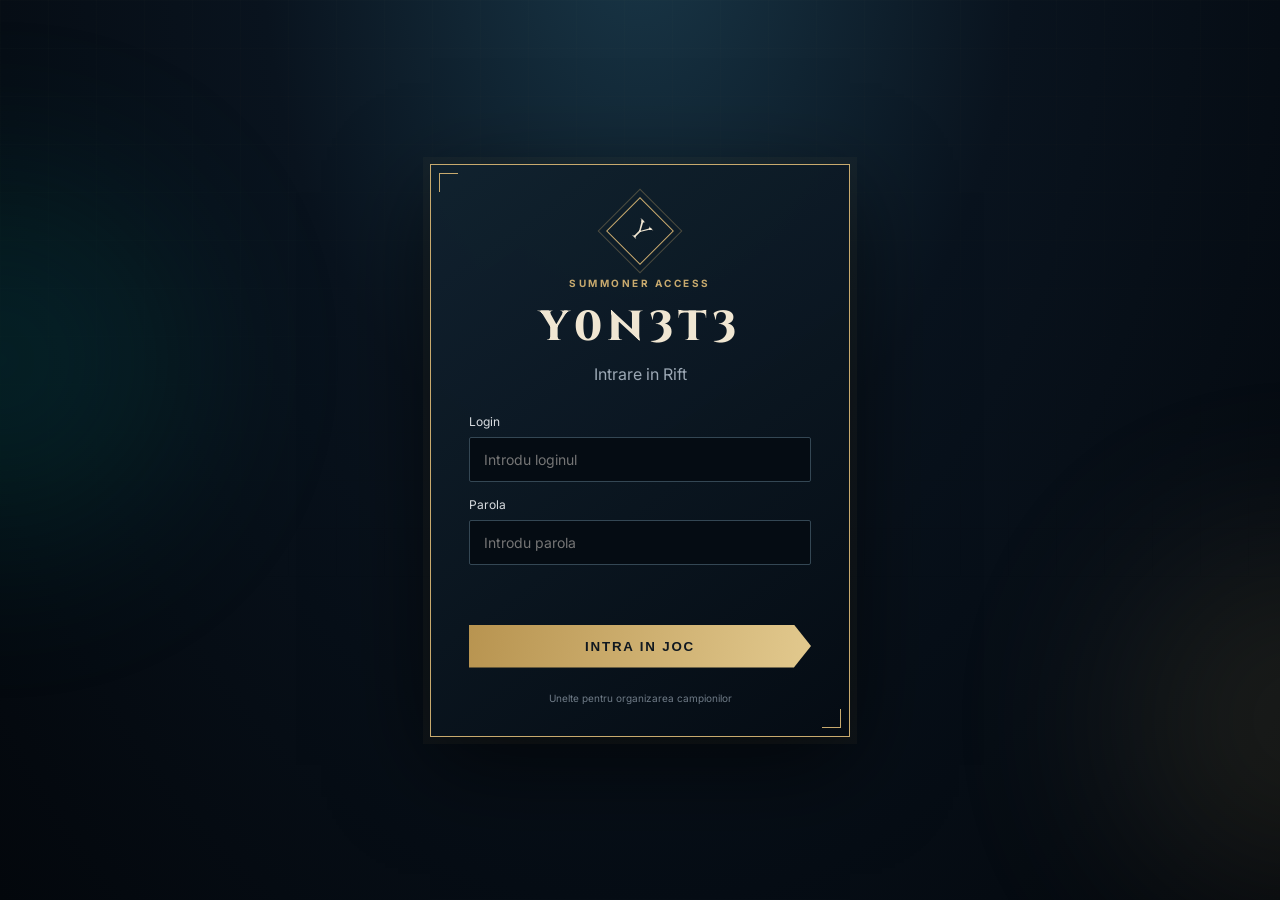
==== index.html @ b5a769a9 "Update index.html" ====
<!DOCTYPE html>
<html lang="ro">
<head>
  <meta charset="UTF-8">
  <meta name="viewport" content="width=device-width, initial-scale=1.0">
  <title>Y0N3T3 | League of Legends</title>
  <link rel="stylesheet" href="style.css">
</head>
<body>
  <div class="ambient ambient-one"></div>
  <div class="ambient ambient-two"></div>

  <main id="login-screen" class="login-screen">
    <section class="login-card">
      <div class="crest">Y</div>
      <p class="eyebrow">SUMMONER ACCESS</p>
      <h1>Y0N3T3</h1>
      <p class="subtitle">Intrare in Rift</p>

      <form id="login-form">
        <label for="username">Login</label>
        <input
          id="username"
          name="username"
          type="text"
          autocomplete="username"
          placeholder="Introdu loginul"
          required
        >

        <label for="password">Parola</label>
        <input
          id="password"
          name="password"
          type="password"
          autocomplete="current-password"
          placeholder="Introdu parola"
          required
        >

        <p id="login-error" class="error" aria-live="polite"></p>

        <button class="primary-button" type="submit">
          INTRA IN JOC
        </button>
      </form>

      <p class="fine-print">Unelte pentru organizarea campionilor</p>
    </section>
  </main>

  <main id="app-screen" class="app-screen hidden">
    <header class="topbar">
      <div class="brand">
        <span class="brand-mark">Y</span>
        <div>
          <strong>Y0N3T3</strong>
          <small>CHAMPION BOARD</small>
        </div>
      </div>

      <div class="header-right">
        <span class="online-dot"></span>
        <span>Summoner online</span>
        <button id="logout-button" class="ghost-button">
          Deconectare
        </button>
      </div>
    </header>

    <section class="hero">
      <p class="eyebrow">LEAGUE OF LEGENDS • PERSONAL BOARD</p>
      <h1>Alege-ti urmatoarea <em>provocare.</em></h1>
    </section>

    <section class="category-grid">

      <!-- CAMPIONI TROLL -->
      <article class="category-panel" data-category="troll">
        <div class="category-heading">
          <div>
            <span class="tier">01 / CHAOS</span>
            <h2>Campioni Troll</h2>
          </div>
          <span class="price">50 <small>lei</small></span>
        </div>

        <p class="category-description">
          Pentru alegeri imprevizibile si momente memorabile.
        </p>

        <form class="champion-form">
          <label>Numele campionului sau optiunea</label>

          <div class="champion-autocomplete">
            <input
              class="champion-name"
              placeholder="Campion"
              autocomplete="off"
              required
            >
            <div class="suggestions" role="listbox"></div>
          </div>

          <div class="form-row">
            <div>
              <label>Rol</label>
              <select class="damage">
                <option value="Mid">Mid</option>
                <option value="Top">Top</option>
                <option value="Jungle">Jungle</option>
                <option value="ADC">ADC</option>
                <option value="Support">Support</option>
              </select>
            </div>

            <div>
              <label>Numar de jocuri</label>
              <div class="quantity">
                <button type="button" class="qty-minus" aria-label="Scade">−</button>
                <output class="qty-value">1</output>
                <button type="button" class="qty-plus" aria-label="Creste">+</button>
              </div>
            </div>
          </div>

          <button type="submit" class="add-button">
            + ADAUGA CAMPION
          </button>
        </form>

        <div class="champion-list"></div>
      </article>

      <!-- CAMPIONI PRIORITATI -->
      <article class="category-panel" data-category="priority">
        <div class="category-heading">
          <div>
            <span class="tier">02 / PRIORITY</span>
            <h2>Campioni Prioritati</h2>
          </div>
          <span class="price">25 <small>lei</small></span>
        </div>

        <p class="category-description">
          Campioni pe care vrei sa-i prioritizezi in urmatoarele jocuri.
        </p>

        <form class="champion-form">
          <label>Numele campionului sau optiunea</label>

          <div class="champion-autocomplete">
            <input
              class="champion-name"
              placeholder="Campion"
              autocomplete="off"
              required
            >
            <div class="suggestions" role="listbox"></div>
          </div>

          <div class="form-row">
            <div>
              <label>Rol</label>
              <select class="damage">
                <option value="Mid">Mid</option>
                <option value="Top">Top</option>
                <option value="Jungle">Jungle</option>
                <option value="ADC">ADC</option>
                <option value="Support">Support</option>
              </select>
            </div>

            <div>
              <label>Numar de jocuri</label>
              <div class="quantity">
                <button type="button" class="qty-minus" aria-label="Scade">−</button>
                <output class="qty-value">1</output>
                <button type="button" class="qty-plus" aria-label="Creste">+</button>
              </div>
            </div>
          </div>

          <button type="submit" class="add-button">
            + ADAUGA CAMPION
          </button>
        </form>

        <div class="champion-list"></div>
      </article>

      <!-- CAMPION SIMPLU -->
      <article class="category-panel" data-category="simple">
        <div class="category-heading">
          <div>
            <span class="tier">03 / STANDARD</span>
            <h2>Campion Simplu</h2>
          </div>
          <span class="price">10 <small>lei</small></span>
        </div>

        <p class="category-description">
          O alegere simpla, fara reguli suplimentare.
        </p>

        <form class="champion-form">
          <label>Numele campionului sau optiunea</label>

          <div class="champion-autocomplete">
            <input
              class="champion-name"
              placeholder="Campion"
              autocomplete="off"
              required
            >
            <div class="suggestions" role="listbox"></div>
          </div>

          <div class="form-row">
            <div>
              <label>Rol</label>
              <select class="damage">
                <option value="Mid">Mid</option>
                <option value="Top">Top</option>
                <option value="Jungle">Jungle</option>
                <option value="ADC">ADC</option>
                <option value="Support">Support</option>
              </select>
            </div>

            <div>
              <label>Numar de jocuri</label>
              <div class="quantity">
                <button type="button" class="qty-minus" aria-label="Scade">−</button>
                <output class="qty-value">1</output>
                <button type="button" class="qty-plus" aria-label="Creste">+</button>
              </div>
            </div>
          </div>

          <button type="submit" class="add-button">
            + ADAUGA CAMPION
          </button>
        </form>

        <div class="champion-list"></div>
      </article>

    </section>

    <footer>
      Y0N3T3 • Fan-made personal tool • Nu este afiliat cu Riot Games.
    </footer>
  </main>

  <script src="script.js"></script>
</body>
</html>
---- style.css ----
@import url('https://fonts.googleapis.com/css2?family=Cinzel:wght@500;600;700;800&family=Inter:wght@400;500;600;700&display=swap');
:root{--gold:#c8aa6e;--gold-light:#f0e6d2;--blue:#0ac8b9;--ink:#050b12;--panel:#0b1722;--line:rgba(200,170,110,.3);--muted:#9ba7b4}
*{box-sizing:border-box}body{margin:0;min-height:100vh;background:radial-gradient(ellipse at 50% -10%,#193748 0,#09131e 42%,#03070c 100%);color:#f2f3f4;font-family:Inter,Arial,sans-serif}body:before{content:"";position:fixed;inset:0;pointer-events:none;opacity:.12;background-image:linear-gradient(rgba(200,170,110,.15) 1px,transparent 1px),linear-gradient(90deg,rgba(200,170,110,.15) 1px,transparent 1px);background-size:48px 48px;mask-image:linear-gradient(to bottom,black,transparent 80%)}.ambient{position:fixed;width:360px;height:360px;border-radius:50%;filter:blur(100px);opacity:.12;pointer-events:none}.ambient-one{background:#00c9b7;top:20%;left:-180px}.ambient-two{background:#c8aa6e;right:-200px;bottom:0}.hidden{display:none!important}
.login-screen{min-height:100vh;display:grid;place-items:center;padding:24px;position:relative}.login-card{width:min(100%,420px);padding:42px 38px 32px;text-align:center;background:linear-gradient(145deg,rgba(17,34,47,.97),rgba(5,12,20,.98));border:1px solid var(--gold);box-shadow:0 0 0 7px rgba(200,170,110,.04),0 28px 90px #0009;position:relative}.login-card:before,.login-card:after{content:"";position:absolute;width:18px;height:18px;border-color:var(--gold);border-style:solid}.login-card:before{top:8px;left:8px;border-width:1px 0 0 1px}.login-card:after{bottom:8px;right:8px;border-width:0 1px 1px 0}.crest,.brand-mark{display:grid;place-items:center;font-family:Cinzel,serif;color:var(--gold-light);border:1px solid var(--gold);transform:rotate(45deg);margin:0 auto 22px;width:48px;height:48px;font-size:26px}.crest{outline:1px solid #c8aa6e55;outline-offset:5px}.eyebrow,.tier{font-size:10px;letter-spacing:2.5px;color:var(--gold);font-weight:700}.login-card h1,.hero h1{font:800 42px Cinzel,serif;letter-spacing:5px;margin:8px 0;color:var(--gold-light)}.subtitle{color:var(--muted);margin:0 0 30px}.login-card form{text-align:left}.login-card label,.champion-form label{display:block;color:#d8dce0;font-size:12px;margin:15px 0 8px}.login-card input,.champion-name,select{width:100%;background:#050c13;border:1px solid #344754;color:#f5f2e9;padding:13px 14px;outline:none;border-radius:2px;font:14px Inter,sans-serif}.login-card input:focus,.champion-name:focus,select:focus{border-color:var(--gold);box-shadow:0 0 0 2px #c8aa6e20}.primary-button{width:100%;margin-top:20px;padding:14px;background:linear-gradient(100deg,#b89450,#e2c98e);color:#101820;font-weight:800;letter-spacing:1.8px;border:0;cursor:pointer;clip-path:polygon(0 0,95% 0,100% 50%,95% 100%,0 100%)}.primary-button:hover,.add-button:hover{filter:brightness(1.12)}.error{color:#ff7777;font-size:12px;min-height:16px}.fine-print{font-size:10px;color:#6f7b87;margin:24px 0 0}
.app-screen{position:relative;max-width:1440px;margin:auto;padding:0 5% 30px}.topbar{height:86px;display:flex;align-items:center;justify-content:space-between;border-bottom:1px solid var(--line)}.brand,.header-right{display:flex;align-items:center;gap:13px}.brand-mark{width:34px;height:34px;font-size:18px;margin:0 7px 0 0;transform:rotate(45deg)}.brand strong{font:700 19px Cinzel,serif;letter-spacing:3px;display:block}.brand small{font-size:8px;letter-spacing:2px;color:var(--gold)}.header-right{font-size:12px;color:#b5c0c9}.online-dot{width:7px;height:7px;border-radius:50%;background:#42e5b4;box-shadow:0 0 10px #42e5b4}.ghost-button{border:1px solid #4a5a66;color:#d3d9df;background:#0a141e;padding:9px 13px;cursor:pointer;font-size:11px}.ghost-button:hover{border-color:var(--gold);color:var(--gold-light)}.hero{padding:42px 0 28px}.hero h1{font-size:clamp(28px,4vw,44px);letter-spacing:0;margin:12px 0}.hero h1 em{font-style:normal;color:var(--gold)}.hero>p:last-child{color:var(--muted);font-size:14px;max-width:650px;line-height:1.7}.category-grid{display:grid;grid-template-columns:repeat(3,minmax(0,1fr));gap:18px}.category-panel{background:linear-gradient(160deg,rgba(16,32,44,.96),rgba(5,12,19,.97));border:1px solid #293d4b;padding:23px 21px;position:relative;min-width:0}.category-panel:before{content:"";position:absolute;top:-1px;left:20px;right:20px;height:2px;background:linear-gradient(90deg,transparent,var(--gold),transparent)}.category-heading{display:flex;justify-content:space-between;gap:10px;align-items:flex-start}.category-heading h2,.summary-panel h2{font:600 20px Cinzel,serif;margin:8px 0 0;color:#f0e6d2}.price{font:800 34px Cinzel,serif;color:var(--gold);white-space:nowrap;text-shadow:0 0 14px #c8aa6e33}.price small{font:600 14px Inter,sans-serif}.category-description{font-size:12px;line-height:1.6;color:var(--muted);min-height:38px;margin:13px 0 22px}.champion-autocomplete{position:relative}.champion-autocomplete .champion-name{width:100%}.suggestions{display:none;position:absolute;z-index:50;left:0;right:0;top:calc(100% + 4px);background:#07111a;border:1px solid #3a4e5c;box-shadow:0 18px 35px #000b;max-height:260px;overflow:auto}.suggestions.open{display:block}.suggestion-option{display:block;width:100%;padding:10px 12px;text-align:left;border:0;border-bottom:1px solid #1d2d38;background:#07111a;color:#e8edf0;font:600 13px Inter,Arial,sans-serif;cursor:pointer}.suggestion-option:hover,.suggestion-option:focus{background:#12313b;color:#f0e6d2;outline:0}.champion-form>label:first-child{display:block}.form-row{display:grid;grid-template-columns:1fr 1.15fr;gap:12px}.form-row label{font-size:11px!important}.quantity{display:flex;height:42px;align-items:center;justify-content:space-between;border:1px solid #344754;background:#050c13}.quantity button{height:100%;width:34px;border:0;color:var(--gold);background:transparent;font-size:22px;cursor:pointer}.quantity button:hover{background:#c8aa6e20}.qty-value{font-size:14px;font-weight:700;min-width:22px;text-align:center}.add-button{margin-top:18px;width:100%;padding:12px 8px;background:#102b35;color:#d8f7f2;border:1px solid #24675f;font-size:10px;letter-spacing:1.4px;font-weight:800;cursor:pointer}.champion-list{margin-top:18px;display:grid;gap:9px}.champion-entry{display:grid;grid-template-columns:108px minmax(0,1fr) auto;gap:16px;align-items:center;padding:14px;background:#050c13;border:1px solid #263744;min-height:110px}.champion-entry img{width:108px;height:108px;object-fit:cover;background:#12212b;border:1px solid #52606a;display:block}.champion-entry .champ-name{font-weight:800;font-size:17px;overflow-wrap:anywhere;color:#f0e6d2}.champion-entry .pill{font-size:10px;padding:5px 8px}.champion-entry .entry-controls{margin-top:10px}.champion-entry .entry-controls button{width:29px;height:29px}.champion-entry .entry-controls span{font-size:12px}.champion-entry .remove-entry{width:27px;height:27px}.champ-meta{display:flex;gap:6px;flex-wrap:wrap;margin-top:6px}.pill{font-size:9px;padding:4px 6px;border:1px solid #455664;color:#aebbc4}.pill.ap{color:#d8a8ff;border-color:#79529a}.pill.ad{color:#f2bb78;border-color:#8d6637}.entry-controls{display:flex;align-items:center;gap:5px;margin-top:7px}.entry-controls button,.remove-entry{background:#13232e;border:1px solid #334a58;color:#e6d3a8;cursor:pointer;width:24px;height:24px}.entry-controls span{font-size:11px;min-width:24px;text-align:center}.remove-entry{align-self:start;width:23px;height:23px;color:#ff8a8a}.empty-list{font-size:11px;color:#60717d;text-align:center;padding:18px 4px;border:1px dashed #263744}.summary-panel{display:flex;align-items:center;gap:25px;margin-top:24px;padding:22px 24px;border:1px solid var(--line);background:linear-gradient(90deg,#10232d,#09121b);flex-wrap:wrap}.summary-panel h2{font-size:18px}.summary-panel p{font-size:11px;color:var(--muted);margin-bottom:0}.summary-total{margin-left:auto;display:flex;flex-direction:column;gap:5px}.summary-total span{font-size:11px;color:var(--muted)}.summary-total strong{font:700 28px Cinzel,serif;color:var(--gold)}footer{text-align:center;font-size:10px;color:#596a76;padding:28px 0 0}
@media(max-width:1000px){.category-grid{grid-template-columns:1fr 1fr}.category-panel:last-child{grid-column:1/-1}.category-panel:last-child .champion-list{grid-template-columns:repeat(2,minmax(0,1fr))}}@media(max-width:650px){.app-screen{padding:0 16px 24px}.topbar{height:auto;padding:18px 0;align-items:flex-start}.header-right{gap:8px;flex-wrap:wrap;justify-content:flex-end}.header-right>span:nth-child(2){display:none}.category-grid{grid-template-columns:1fr}.category-panel:last-child{grid-column:auto}.category-panel:last-child .champion-list{grid-template-columns:1fr}.hero{padding-top:32px}.hero h1{font-size:29px}.summary-total{margin-left:0}.summary-panel{gap:16px}.login-card{padding:36px 25px}}
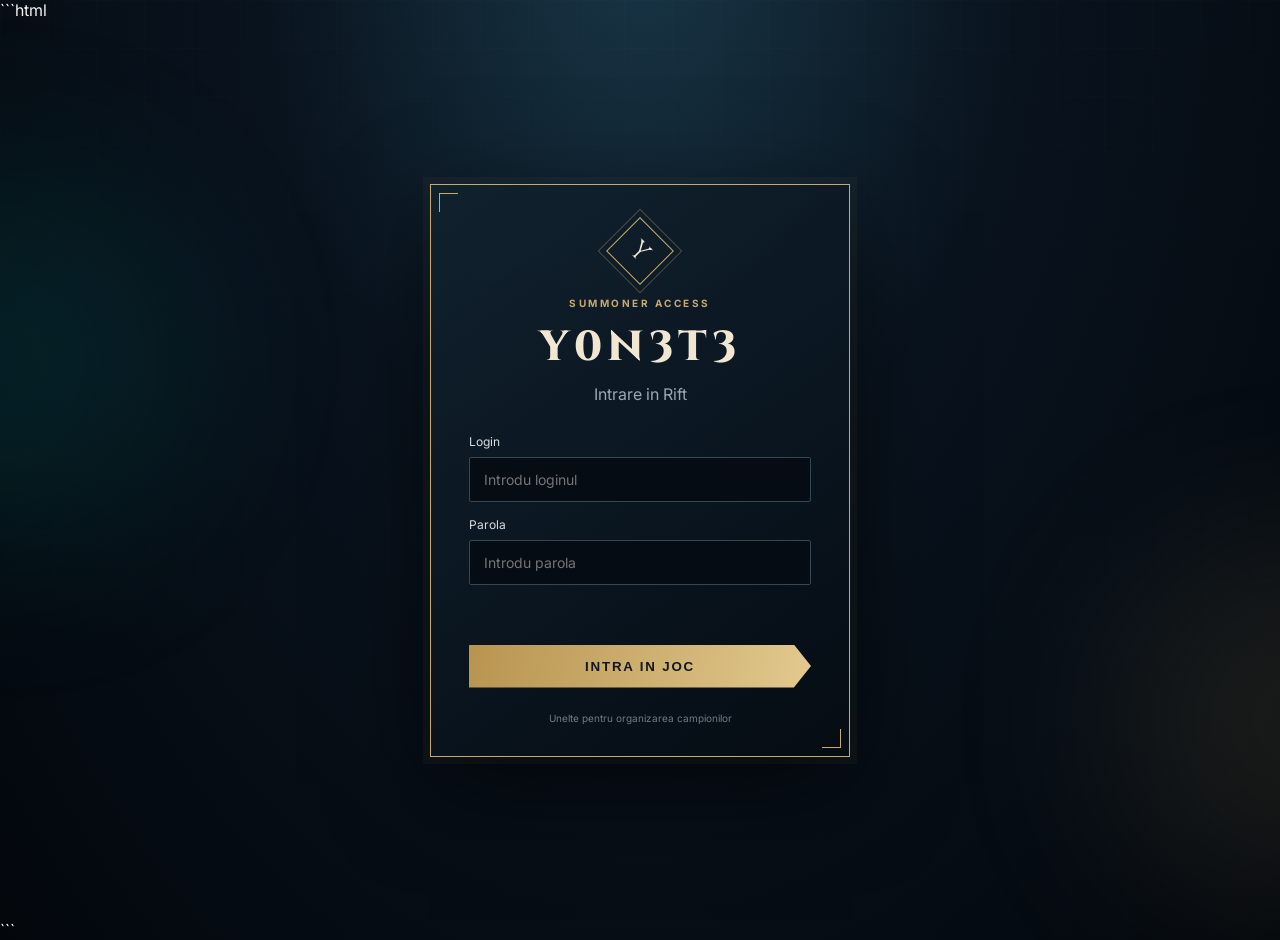
==== commit 7cad1e01: "Update index.html" ====
--- a/index.html
+++ b/index.html
@@ -1,4 +1,4 @@
-
+```html
 <!DOCTYPE html>
 <html lang="ro">
 <head>
@@ -71,7 +71,7 @@
 
     <section class="hero">
       <p class="eyebrow">LEAGUE OF LEGENDS • PERSONAL BOARD</p>
-      <h1>Alege-ti urmatoarea <em>provocare.</em></h1>
+      <h1>Alege-mi urmatoarea <em>provocare.</em></h1>
     </section>
 
     <section class="category-grid">
@@ -107,6 +107,7 @@
             <div>
               <label>Rol</label>
               <select class="damage">
+                <option value="Orice Rol">Orice Rol</option>
                 <option value="Mid">Mid</option>
                 <option value="Top">Top</option>
                 <option value="Jungle">Jungle</option>
@@ -164,6 +165,7 @@
             <div>
               <label>Rol</label>
               <select class="damage">
+                <option value="Orice Rol">Orice Rol</option>
                 <option value="Mid">Mid</option>
                 <option value="Top">Top</option>
                 <option value="Jungle">Jungle</option>
@@ -221,6 +223,7 @@
             <div>
               <label>Rol</label>
               <select class="damage">
+                <option value="Orice Rol">Orice Rol</option>
                 <option value="Mid">Mid</option>
                 <option value="Top">Top</option>
                 <option value="Jungle">Jungle</option>
@@ -257,4 +260,4 @@
   <script src="script.js"></script>
 </body>
 </html>
-
+```
--- a/style.css
+++ b/style.css
@@ -2,5 +2,5 @@
 :root{--gold:#c8aa6e;--gold-light:#f0e6d2;--blue:#0ac8b9;--ink:#050b12;--panel:#0b1722;--line:rgba(200,170,110,.3);--muted:#9ba7b4}
 *{box-sizing:border-box}body{margin:0;min-height:100vh;background:radial-gradient(ellipse at 50% -10%,#193748 0,#09131e 42%,#03070c 100%);color:#f2f3f4;font-family:Inter,Arial,sans-serif}body:before{content:"";position:fixed;inset:0;pointer-events:none;opacity:.12;background-image:linear-gradient(rgba(200,170,110,.15) 1px,transparent 1px),linear-gradient(90deg,rgba(200,170,110,.15) 1px,transparent 1px);background-size:48px 48px;mask-image:linear-gradient(to bottom,black,transparent 80%)}.ambient{position:fixed;width:360px;height:360px;border-radius:50%;filter:blur(100px);opacity:.12;pointer-events:none}.ambient-one{background:#00c9b7;top:20%;left:-180px}.ambient-two{background:#c8aa6e;right:-200px;bottom:0}.hidden{display:none!important}
 .login-screen{min-height:100vh;display:grid;place-items:center;padding:24px;position:relative}.login-card{width:min(100%,420px);padding:42px 38px 32px;text-align:center;background:linear-gradient(145deg,rgba(17,34,47,.97),rgba(5,12,20,.98));border:1px solid var(--gold);box-shadow:0 0 0 7px rgba(200,170,110,.04),0 28px 90px #0009;position:relative}.login-card:before,.login-card:after{content:"";position:absolute;width:18px;height:18px;border-color:var(--gold);border-style:solid}.login-card:before{top:8px;left:8px;border-width:1px 0 0 1px}.login-card:after{bottom:8px;right:8px;border-width:0 1px 1px 0}.crest,.brand-mark{display:grid;place-items:center;font-family:Cinzel,serif;color:var(--gold-light);border:1px solid var(--gold);transform:rotate(45deg);margin:0 auto 22px;width:48px;height:48px;font-size:26px}.crest{outline:1px solid #c8aa6e55;outline-offset:5px}.eyebrow,.tier{font-size:10px;letter-spacing:2.5px;color:var(--gold);font-weight:700}.login-card h1,.hero h1{font:800 42px Cinzel,serif;letter-spacing:5px;margin:8px 0;color:var(--gold-light)}.subtitle{color:var(--muted);margin:0 0 30px}.login-card form{text-align:left}.login-card label,.champion-form label{display:block;color:#d8dce0;font-size:12px;margin:15px 0 8px}.login-card input,.champion-name,select{width:100%;background:#050c13;border:1px solid #344754;color:#f5f2e9;padding:13px 14px;outline:none;border-radius:2px;font:14px Inter,sans-serif}.login-card input:focus,.champion-name:focus,select:focus{border-color:var(--gold);box-shadow:0 0 0 2px #c8aa6e20}.primary-button{width:100%;margin-top:20px;padding:14px;background:linear-gradient(100deg,#b89450,#e2c98e);color:#101820;font-weight:800;letter-spacing:1.8px;border:0;cursor:pointer;clip-path:polygon(0 0,95% 0,100% 50%,95% 100%,0 100%)}.primary-button:hover,.add-button:hover{filter:brightness(1.12)}.error{color:#ff7777;font-size:12px;min-height:16px}.fine-print{font-size:10px;color:#6f7b87;margin:24px 0 0}
-.app-screen{position:relative;max-width:1440px;margin:auto;padding:0 5% 30px}.topbar{height:86px;display:flex;align-items:center;justify-content:space-between;border-bottom:1px solid var(--line)}.brand,.header-right{display:flex;align-items:center;gap:13px}.brand-mark{width:34px;height:34px;font-size:18px;margin:0 7px 0 0;transform:rotate(45deg)}.brand strong{font:700 19px Cinzel,serif;letter-spacing:3px;display:block}.brand small{font-size:8px;letter-spacing:2px;color:var(--gold)}.header-right{font-size:12px;color:#b5c0c9}.online-dot{width:7px;height:7px;border-radius:50%;background:#42e5b4;box-shadow:0 0 10px #42e5b4}.ghost-button{border:1px solid #4a5a66;color:#d3d9df;background:#0a141e;padding:9px 13px;cursor:pointer;font-size:11px}.ghost-button:hover{border-color:var(--gold);color:var(--gold-light)}.hero{padding:42px 0 28px}.hero h1{font-size:clamp(28px,4vw,44px);letter-spacing:0;margin:12px 0}.hero h1 em{font-style:normal;color:var(--gold)}.hero>p:last-child{color:var(--muted);font-size:14px;max-width:650px;line-height:1.7}.category-grid{display:grid;grid-template-columns:repeat(3,minmax(0,1fr));gap:18px}.category-panel{background:linear-gradient(160deg,rgba(16,32,44,.96),rgba(5,12,19,.97));border:1px solid #293d4b;padding:23px 21px;position:relative;min-width:0}.category-panel:before{content:"";position:absolute;top:-1px;left:20px;right:20px;height:2px;background:linear-gradient(90deg,transparent,var(--gold),transparent)}.category-heading{display:flex;justify-content:space-between;gap:10px;align-items:flex-start}.category-heading h2,.summary-panel h2{font:600 20px Cinzel,serif;margin:8px 0 0;color:#f0e6d2}.price{font:800 34px Cinzel,serif;color:var(--gold);white-space:nowrap;text-shadow:0 0 14px #c8aa6e33}.price small{font:600 14px Inter,sans-serif}.category-description{font-size:12px;line-height:1.6;color:var(--muted);min-height:38px;margin:13px 0 22px}.champion-autocomplete{position:relative}.champion-autocomplete .champion-name{width:100%}.suggestions{display:none;position:absolute;z-index:50;left:0;right:0;top:calc(100% + 4px);background:#07111a;border:1px solid #3a4e5c;box-shadow:0 18px 35px #000b;max-height:260px;overflow:auto}.suggestions.open{display:block}.suggestion-option{display:block;width:100%;padding:10px 12px;text-align:left;border:0;border-bottom:1px solid #1d2d38;background:#07111a;color:#e8edf0;font:600 13px Inter,Arial,sans-serif;cursor:pointer}.suggestion-option:hover,.suggestion-option:focus{background:#12313b;color:#f0e6d2;outline:0}.champion-form>label:first-child{display:block}.form-row{display:grid;grid-template-columns:1fr 1.15fr;gap:12px}.form-row label{font-size:11px!important}.quantity{display:flex;height:42px;align-items:center;justify-content:space-between;border:1px solid #344754;background:#050c13}.quantity button{height:100%;width:34px;border:0;color:var(--gold);background:transparent;font-size:22px;cursor:pointer}.quantity button:hover{background:#c8aa6e20}.qty-value{font-size:14px;font-weight:700;min-width:22px;text-align:center}.add-button{margin-top:18px;width:100%;padding:12px 8px;background:#102b35;color:#d8f7f2;border:1px solid #24675f;font-size:10px;letter-spacing:1.4px;font-weight:800;cursor:pointer}.champion-list{margin-top:18px;display:grid;gap:9px}.champion-entry{display:grid;grid-template-columns:108px minmax(0,1fr) auto;gap:16px;align-items:center;padding:14px;background:#050c13;border:1px solid #263744;min-height:110px}.champion-entry img{width:108px;height:108px;object-fit:cover;background:#12212b;border:1px solid #52606a;display:block}.champion-entry .champ-name{font-weight:800;font-size:17px;overflow-wrap:anywhere;color:#f0e6d2}.champion-entry .pill{font-size:10px;padding:5px 8px}.champion-entry .entry-controls{margin-top:10px}.champion-entry .entry-controls button{width:29px;height:29px}.champion-entry .entry-controls span{font-size:12px}.champion-entry .remove-entry{width:27px;height:27px}.champ-meta{display:flex;gap:6px;flex-wrap:wrap;margin-top:6px}.pill{font-size:9px;padding:4px 6px;border:1px solid #455664;color:#aebbc4}.pill.ap{color:#d8a8ff;border-color:#79529a}.pill.ad{color:#f2bb78;border-color:#8d6637}.entry-controls{display:flex;align-items:center;gap:5px;margin-top:7px}.entry-controls button,.remove-entry{background:#13232e;border:1px solid #334a58;color:#e6d3a8;cursor:pointer;width:24px;height:24px}.entry-controls span{font-size:11px;min-width:24px;text-align:center}.remove-entry{align-self:start;width:23px;height:23px;color:#ff8a8a}.empty-list{font-size:11px;color:#60717d;text-align:center;padding:18px 4px;border:1px dashed #263744}.summary-panel{display:flex;align-items:center;gap:25px;margin-top:24px;padding:22px 24px;border:1px solid var(--line);background:linear-gradient(90deg,#10232d,#09121b);flex-wrap:wrap}.summary-panel h2{font-size:18px}.summary-panel p{font-size:11px;color:var(--muted);margin-bottom:0}.summary-total{margin-left:auto;display:flex;flex-direction:column;gap:5px}.summary-total span{font-size:11px;color:var(--muted)}.summary-total strong{font:700 28px Cinzel,serif;color:var(--gold)}footer{text-align:center;font-size:10px;color:#596a76;padding:28px 0 0}
+.app-screen{position:relative;max-width:1440px;margin:auto;padding:0 5% 30px}.topbar{height:86px;display:flex;align-items:center;justify-content:space-between;border-bottom:1px solid var(--line)}.brand,.header-right{display:flex;align-items:center;gap:13px}.brand-mark{width:34px;height:34px;font-size:18px;margin:0 7px 0 0;transform:rotate(45deg)}.brand strong{font:700 19px Cinzel,serif;letter-spacing:3px;display:block}.brand small{font-size:8px;letter-spacing:2px;color:var(--gold)}.header-right{font-size:12px;color:#b5c0c9}.online-dot{width:7px;height:7px;border-radius:50%;background:#42e5b4;box-shadow:0 0 10px #42e5b4}.ghost-button{border:1px solid #4a5a66;color:#d3d9df;background:#0a141e;padding:9px 13px;cursor:pointer;font-size:11px}.ghost-button:hover{border-color:var(--gold);color:var(--gold-light)}.hero{padding:42px 0 28px}.hero h1{font-size:clamp(28px,4vw,44px);letter-spacing:0;margin:12px 0}.hero h1 em{font-style:normal;color:var(--gold)}.hero>p:last-child{color:var(--muted);font-size:14px;max-width:650px;line-height:1.7}.category-grid{display:grid;grid-template-columns:repeat(3,minmax(0,1fr));gap:18px}.category-panel{background:linear-gradient(160deg,rgba(16,32,44,.96),rgba(5,12,19,.97));border:1px solid #293d4b;padding:23px 21px;position:relative;min-width:0}.category-panel:before{content:"";position:absolute;top:-1px;left:20px;right:20px;height:2px;background:linear-gradient(90deg,transparent,var(--gold),transparent)}.category-heading{display:flex;justify-content:space-between;gap:10px;align-items:flex-start}.category-heading h2,.summary-panel h2{font:600 20px Cinzel,serif;margin:8px 0 0;color:#f0e6d2}.price{font:800 34px Cinzel,serif;color:var(--gold);white-space:nowrap;text-shadow:0 0 14px #c8aa6e33}.price small{font:600 14px Inter,sans-serif}.category-description{font-size:12px;line-height:1.6;color:var(--muted);min-height:38px;margin:13px 0 22px}.champion-autocomplete{position:relative}.champion-autocomplete .champion-name{width:100%}.suggestions{display:none;position:absolute;z-index:50;left:0;right:0;top:calc(100% + 4px);background:#07111a;border:1px solid #3a4e5c;box-shadow:0 18px 35px #000b;max-height:260px;overflow:auto}.suggestions.open{display:block}.suggestion-option{display:block;width:100%;padding:10px 12px;text-align:left;border:0;border-bottom:1px solid #1d2d38;background:#07111a;color:#e8edf0;font:600 13px Inter,Arial,sans-serif;cursor:pointer}.suggestion-option:hover,.suggestion-option:focus{background:#12313b;color:#f0e6d2;outline:0}.champion-form>label:first-child{display:block}.form-row{display:grid;grid-template-columns:1fr 1.15fr;gap:12px}.form-row label{font-size:11px!important}.quantity{display:flex;height:42px;align-items:center;justify-content:space-between;border:1px solid #344754;background:#050c13}.quantity button{height:100%;width:34px;border:0;color:var(--gold);background:transparent;font-size:22px;cursor:pointer}.quantity button:hover{background:#c8aa6e20}.qty-value{font-size:14px;font-weight:700;min-width:22px;text-align:center}.add-button{margin-top:18px;width:100%;padding:12px 8px;background:#102b35;color:#d8f7f2;border:1px solid #24675f;font-size:10px;letter-spacing:1.4px;font-weight:800;cursor:pointer}.champion-list{margin-top:18px;display:grid;gap:9px}.champion-entry{display:grid;grid-template-columns:108px minmax(0,1fr) auto;gap:16px;align-items:center;padding:14px;background:#050c13;border:1px solid #263744;min-height:110px}.champion-entry img{width:80%;height:80%;object-fit:cover;background:#12212b;border:1px solid #52606a;display:block}.champion-entry .champ-name{font-weight:800;font-size:17px;overflow-wrap:anywhere;color:#f0e6d2}.champion-entry .pill{font-size:10px;padding:5px 8px}.champion-entry .entry-controls{margin-top:10px}.champion-entry .entry-controls button{width:29px;height:29px}.champion-entry .entry-controls span{font-size:12px}.champion-entry .remove-entry{width:27px;height:27px}.champ-meta{display:flex;gap:6px;flex-wrap:wrap;margin-top:6px}.pill{font-size:9px;padding:4px 6px;border:1px solid #455664;color:#aebbc4}.pill.ap{color:#d8a8ff;border-color:#79529a}.pill.ad{color:#f2bb78;border-color:#8d6637}.entry-controls{display:flex;align-items:center;gap:5px;margin-top:7px}.entry-controls button,.remove-entry{background:#13232e;border:1px solid #334a58;color:#e6d3a8;cursor:pointer;width:24px;height:24px}.entry-controls span{font-size:11px;min-width:24px;text-align:center}.remove-entry{align-self:start;width:23px;height:23px;color:#ff8a8a}.empty-list{font-size:11px;color:#60717d;text-align:center;padding:18px 4px;border:1px dashed #263744}.summary-panel{display:flex;align-items:center;gap:25px;margin-top:24px;padding:22px 24px;border:1px solid var(--line);background:linear-gradient(90deg,#10232d,#09121b);flex-wrap:wrap}.summary-panel h2{font-size:18px}.summary-panel p{font-size:11px;color:var(--muted);margin-bottom:0}.summary-total{margin-left:auto;display:flex;flex-direction:column;gap:5px}.summary-total span{font-size:11px;color:var(--muted)}.summary-total strong{font:700 28px Cinzel,serif;color:var(--gold)}footer{text-align:center;font-size:10px;color:#596a76;padding:28px 0 0}
 @media(max-width:1000px){.category-grid{grid-template-columns:1fr 1fr}.category-panel:last-child{grid-column:1/-1}.category-panel:last-child .champion-list{grid-template-columns:repeat(2,minmax(0,1fr))}}@media(max-width:650px){.app-screen{padding:0 16px 24px}.topbar{height:auto;padding:18px 0;align-items:flex-start}.header-right{gap:8px;flex-wrap:wrap;justify-content:flex-end}.header-right>span:nth-child(2){display:none}.category-grid{grid-template-columns:1fr}.category-panel:last-child{grid-column:auto}.category-panel:last-child .champion-list{grid-template-columns:1fr}.hero{padding-top:32px}.hero h1{font-size:29px}.summary-total{margin-left:0}.summary-panel{gap:16px}.login-card{padding:36px 25px}}
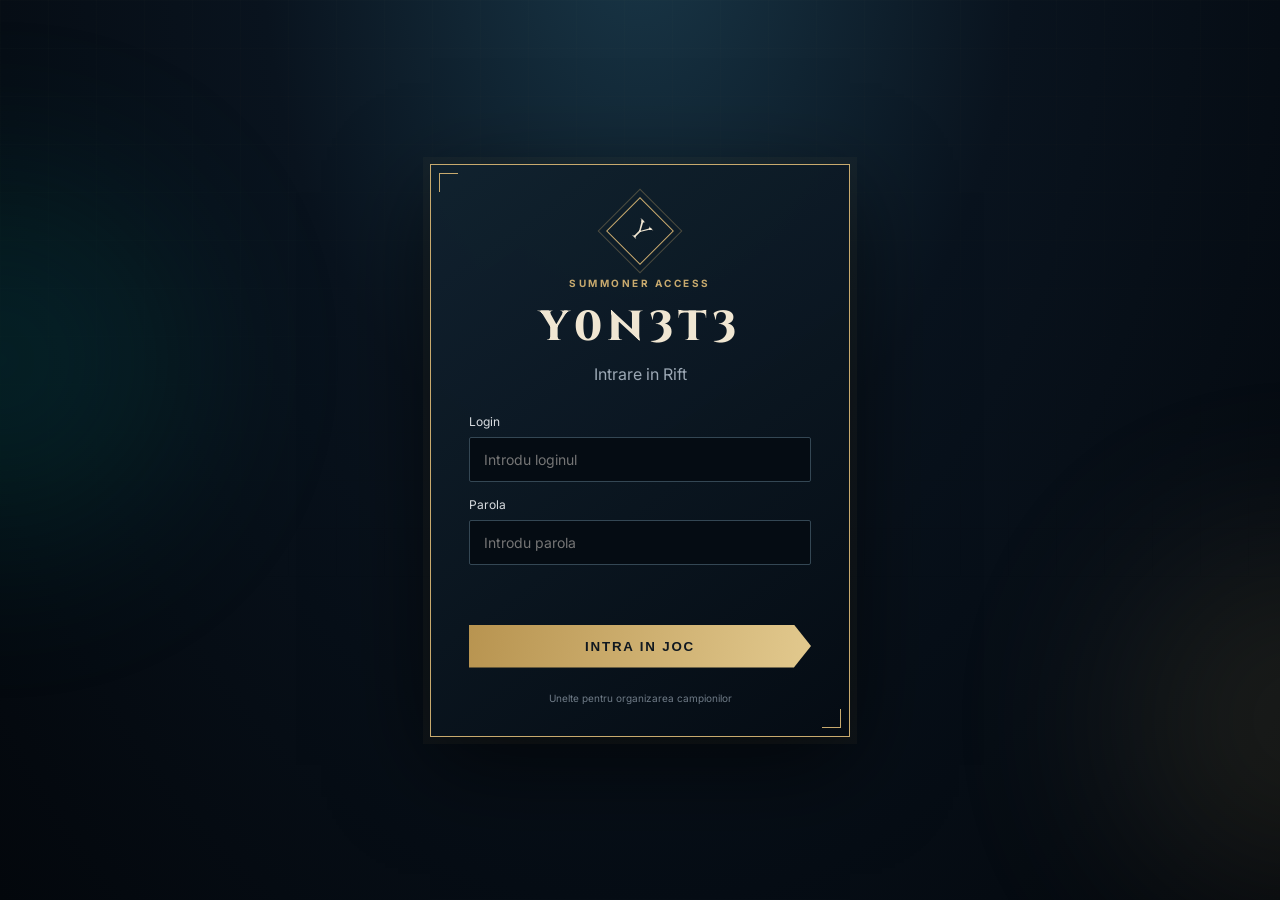
==== commit 6b42b14f: "Update index.html" ====
--- a/index.html
+++ b/index.html
@@ -1,4 +1,4 @@
-```html
+
 <!DOCTYPE html>
 <html lang="ro">
 <head>
@@ -260,4 +260,4 @@
   <script src="script.js"></script>
 </body>
 </html>
-```
+
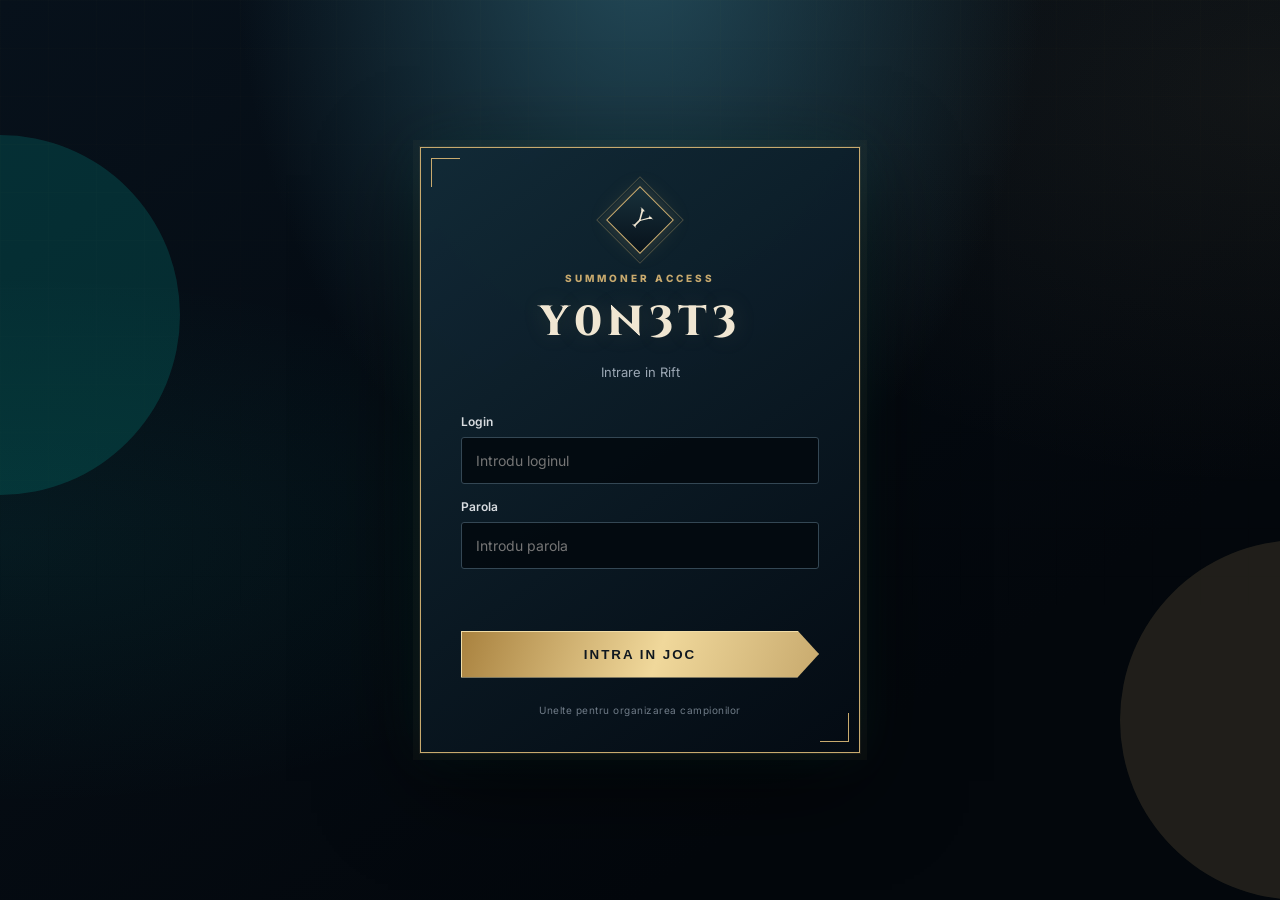
==== commit 332b700b: "Update index.html" ====
--- a/index.html
+++ b/index.html
@@ -4,6 +4,7 @@
 <head>
   <meta charset="UTF-8">
   <meta name="viewport" content="width=device-width, initial-scale=1.0">
+  <meta name="theme-color" content="#08131d">
   <title>Y0N3T3 | League of Legends</title>
   <link rel="stylesheet" href="style.css">
 </head>
@@ -11,6 +12,7 @@
   <div class="ambient ambient-one"></div>
   <div class="ambient ambient-two"></div>
 
+  <!-- Ecran de autentificare -->
   <main id="login-screen" class="login-screen">
     <section class="login-card">
       <div class="crest">Y</div>
@@ -50,6 +52,7 @@
     </section>
   </main>
 
+  <!-- Aplicatia principala -->
   <main id="app-screen" class="app-screen hidden">
     <header class="topbar">
       <div class="brand">
@@ -63,7 +66,7 @@
       <div class="header-right">
         <span class="online-dot"></span>
         <span>Summoner online</span>
-        <button id="logout-button" class="ghost-button">
+        <button id="logout-button" class="ghost-button" type="button">
           Deconectare
         </button>
       </div>
@@ -96,6 +99,7 @@
           <div class="champion-autocomplete">
             <input
               class="champion-name"
+              type="text"
               placeholder="Campion"
               autocomplete="off"
               required
@@ -131,6 +135,7 @@
           </button>
         </form>
 
+        <!-- Aici JavaScript-ul afiseaza campionii si ruleta, daca este cazul. -->
         <div class="champion-list"></div>
       </article>
 
@@ -154,6 +159,7 @@
           <div class="champion-autocomplete">
             <input
               class="champion-name"
+              type="text"
               placeholder="Campion"
               autocomplete="off"
               required
@@ -189,6 +195,7 @@
           </button>
         </form>
 
+        <!-- Aici JavaScript-ul afiseaza campionii si ruleta, daca este cazul. -->
         <div class="champion-list"></div>
       </article>
 
@@ -212,6 +219,7 @@
           <div class="champion-autocomplete">
             <input
               class="champion-name"
+              type="text"
               placeholder="Campion"
               autocomplete="off"
               required
@@ -247,6 +255,7 @@
           </button>
         </form>
 
+        <!-- Aici JavaScript-ul afiseaza campionii si ruleta, daca este cazul. -->
         <div class="champion-list"></div>
       </article>
 
@@ -257,7 +266,7 @@
     </footer>
   </main>
 
+  <!-- Pastreaza scriptul la final, dupa elementele HTML. -->
   <script src="script.js"></script>
 </body>
 </html>
-
--- a/style.css
+++ b/style.css
@@ -1,6 +1,1302 @@
-@import url('https://fonts.googleapis.com/css2?family=Cinzel:wght@500;600;700;800&family=Inter:wght@400;500;600;700&display=swap');
-:root{--gold:#c8aa6e;--gold-light:#f0e6d2;--blue:#0ac8b9;--ink:#050b12;--panel:#0b1722;--line:rgba(200,170,110,.3);--muted:#9ba7b4}
-*{box-sizing:border-box}body{margin:0;min-height:100vh;background:radial-gradient(ellipse at 50% -10%,#193748 0,#09131e 42%,#03070c 100%);color:#f2f3f4;font-family:Inter,Arial,sans-serif}body:before{content:"";position:fixed;inset:0;pointer-events:none;opacity:.12;background-image:linear-gradient(rgba(200,170,110,.15) 1px,transparent 1px),linear-gradient(90deg,rgba(200,170,110,.15) 1px,transparent 1px);background-size:48px 48px;mask-image:linear-gradient(to bottom,black,transparent 80%)}.ambient{position:fixed;width:360px;height:360px;border-radius:50%;filter:blur(100px);opacity:.12;pointer-events:none}.ambient-one{background:#00c9b7;top:20%;left:-180px}.ambient-two{background:#c8aa6e;right:-200px;bottom:0}.hidden{display:none!important}
-.login-screen{min-height:100vh;display:grid;place-items:center;padding:24px;position:relative}.login-card{width:min(100%,420px);padding:42px 38px 32px;text-align:center;background:linear-gradient(145deg,rgba(17,34,47,.97),rgba(5,12,20,.98));border:1px solid var(--gold);box-shadow:0 0 0 7px rgba(200,170,110,.04),0 28px 90px #0009;position:relative}.login-card:before,.login-card:after{content:"";position:absolute;width:18px;height:18px;border-color:var(--gold);border-style:solid}.login-card:before{top:8px;left:8px;border-width:1px 0 0 1px}.login-card:after{bottom:8px;right:8px;border-width:0 1px 1px 0}.crest,.brand-mark{display:grid;place-items:center;font-family:Cinzel,serif;color:var(--gold-light);border:1px solid var(--gold);transform:rotate(45deg);margin:0 auto 22px;width:48px;height:48px;font-size:26px}.crest{outline:1px solid #c8aa6e55;outline-offset:5px}.eyebrow,.tier{font-size:10px;letter-spacing:2.5px;color:var(--gold);font-weight:700}.login-card h1,.hero h1{font:800 42px Cinzel,serif;letter-spacing:5px;margin:8px 0;color:var(--gold-light)}.subtitle{color:var(--muted);margin:0 0 30px}.login-card form{text-align:left}.login-card label,.champion-form label{display:block;color:#d8dce0;font-size:12px;margin:15px 0 8px}.login-card input,.champion-name,select{width:100%;background:#050c13;border:1px solid #344754;color:#f5f2e9;padding:13px 14px;outline:none;border-radius:2px;font:14px Inter,sans-serif}.login-card input:focus,.champion-name:focus,select:focus{border-color:var(--gold);box-shadow:0 0 0 2px #c8aa6e20}.primary-button{width:100%;margin-top:20px;padding:14px;background:linear-gradient(100deg,#b89450,#e2c98e);color:#101820;font-weight:800;letter-spacing:1.8px;border:0;cursor:pointer;clip-path:polygon(0 0,95% 0,100% 50%,95% 100%,0 100%)}.primary-button:hover,.add-button:hover{filter:brightness(1.12)}.error{color:#ff7777;font-size:12px;min-height:16px}.fine-print{font-size:10px;color:#6f7b87;margin:24px 0 0}
-.app-screen{position:relative;max-width:1440px;margin:auto;padding:0 5% 30px}.topbar{height:86px;display:flex;align-items:center;justify-content:space-between;border-bottom:1px solid var(--line)}.brand,.header-right{display:flex;align-items:center;gap:13px}.brand-mark{width:34px;height:34px;font-size:18px;margin:0 7px 0 0;transform:rotate(45deg)}.brand strong{font:700 19px Cinzel,serif;letter-spacing:3px;display:block}.brand small{font-size:8px;letter-spacing:2px;color:var(--gold)}.header-right{font-size:12px;color:#b5c0c9}.online-dot{width:7px;height:7px;border-radius:50%;background:#42e5b4;box-shadow:0 0 10px #42e5b4}.ghost-button{border:1px solid #4a5a66;color:#d3d9df;background:#0a141e;padding:9px 13px;cursor:pointer;font-size:11px}.ghost-button:hover{border-color:var(--gold);color:var(--gold-light)}.hero{padding:42px 0 28px}.hero h1{font-size:clamp(28px,4vw,44px);letter-spacing:0;margin:12px 0}.hero h1 em{font-style:normal;color:var(--gold)}.hero>p:last-child{color:var(--muted);font-size:14px;max-width:650px;line-height:1.7}.category-grid{display:grid;grid-template-columns:repeat(3,minmax(0,1fr));gap:18px}.category-panel{background:linear-gradient(160deg,rgba(16,32,44,.96),rgba(5,12,19,.97));border:1px solid #293d4b;padding:23px 21px;position:relative;min-width:0}.category-panel:before{content:"";position:absolute;top:-1px;left:20px;right:20px;height:2px;background:linear-gradient(90deg,transparent,var(--gold),transparent)}.category-heading{display:flex;justify-content:space-between;gap:10px;align-items:flex-start}.category-heading h2,.summary-panel h2{font:600 20px Cinzel,serif;margin:8px 0 0;color:#f0e6d2}.price{font:800 34px Cinzel,serif;color:var(--gold);white-space:nowrap;text-shadow:0 0 14px #c8aa6e33}.price small{font:600 14px Inter,sans-serif}.category-description{font-size:12px;line-height:1.6;color:var(--muted);min-height:38px;margin:13px 0 22px}.champion-autocomplete{position:relative}.champion-autocomplete .champion-name{width:100%}.suggestions{display:none;position:absolute;z-index:50;left:0;right:0;top:calc(100% + 4px);background:#07111a;border:1px solid #3a4e5c;box-shadow:0 18px 35px #000b;max-height:260px;overflow:auto}.suggestions.open{display:block}.suggestion-option{display:block;width:100%;padding:10px 12px;text-align:left;border:0;border-bottom:1px solid #1d2d38;background:#07111a;color:#e8edf0;font:600 13px Inter,Arial,sans-serif;cursor:pointer}.suggestion-option:hover,.suggestion-option:focus{background:#12313b;color:#f0e6d2;outline:0}.champion-form>label:first-child{display:block}.form-row{display:grid;grid-template-columns:1fr 1.15fr;gap:12px}.form-row label{font-size:11px!important}.quantity{display:flex;height:42px;align-items:center;justify-content:space-between;border:1px solid #344754;background:#050c13}.quantity button{height:100%;width:34px;border:0;color:var(--gold);background:transparent;font-size:22px;cursor:pointer}.quantity button:hover{background:#c8aa6e20}.qty-value{font-size:14px;font-weight:700;min-width:22px;text-align:center}.add-button{margin-top:18px;width:100%;padding:12px 8px;background:#102b35;color:#d8f7f2;border:1px solid #24675f;font-size:10px;letter-spacing:1.4px;font-weight:800;cursor:pointer}.champion-list{margin-top:18px;display:grid;gap:9px}.champion-entry{display:grid;grid-template-columns:108px minmax(0,1fr) auto;gap:16px;align-items:center;padding:14px;background:#050c13;border:1px solid #263744;min-height:110px}.champion-entry img{width:80%;height:80%;object-fit:cover;background:#12212b;border:1px solid #52606a;display:block}.champion-entry .champ-name{font-weight:800;font-size:17px;overflow-wrap:anywhere;color:#f0e6d2}.champion-entry .pill{font-size:10px;padding:5px 8px}.champion-entry .entry-controls{margin-top:10px}.champion-entry .entry-controls button{width:29px;height:29px}.champion-entry .entry-controls span{font-size:12px}.champion-entry .remove-entry{width:27px;height:27px}.champ-meta{display:flex;gap:6px;flex-wrap:wrap;margin-top:6px}.pill{font-size:9px;padding:4px 6px;border:1px solid #455664;color:#aebbc4}.pill.ap{color:#d8a8ff;border-color:#79529a}.pill.ad{color:#f2bb78;border-color:#8d6637}.entry-controls{display:flex;align-items:center;gap:5px;margin-top:7px}.entry-controls button,.remove-entry{background:#13232e;border:1px solid #334a58;color:#e6d3a8;cursor:pointer;width:24px;height:24px}.entry-controls span{font-size:11px;min-width:24px;text-align:center}.remove-entry{align-self:start;width:23px;height:23px;color:#ff8a8a}.empty-list{font-size:11px;color:#60717d;text-align:center;padding:18px 4px;border:1px dashed #263744}.summary-panel{display:flex;align-items:center;gap:25px;margin-top:24px;padding:22px 24px;border:1px solid var(--line);background:linear-gradient(90deg,#10232d,#09121b);flex-wrap:wrap}.summary-panel h2{font-size:18px}.summary-panel p{font-size:11px;color:var(--muted);margin-bottom:0}.summary-total{margin-left:auto;display:flex;flex-direction:column;gap:5px}.summary-total span{font-size:11px;color:var(--muted)}.summary-total strong{font:700 28px Cinzel,serif;color:var(--gold)}footer{text-align:center;font-size:10px;color:#596a76;padding:28px 0 0}
-@media(max-width:1000px){.category-grid{grid-template-columns:1fr 1fr}.category-panel:last-child{grid-column:1/-1}.category-panel:last-child .champion-list{grid-template-columns:repeat(2,minmax(0,1fr))}}@media(max-width:650px){.app-screen{padding:0 16px 24px}.topbar{height:auto;padding:18px 0;align-items:flex-start}.header-right{gap:8px;flex-wrap:wrap;justify-content:flex-end}.header-right>span:nth-child(2){display:none}.category-grid{grid-template-columns:1fr}.category-panel:last-child{grid-column:auto}.category-panel:last-child .champion-list{grid-template-columns:1fr}.hero{padding-top:32px}.hero h1{font-size:29px}.summary-total{margin-left:0}.summary-panel{gap:16px}.login-card{padding:36px 25px}}
+
+@import url('https://fonts.googleapis.com/css2?family=Cinzel:wght@500;600;700;800&family=Inter:wght@400;500;600;700;800&display=swap');
+
+/* =====================================================
+   Y0N3T3 - LEAGUE OF LEGENDS / HEXTECH THEME
+   ===================================================== */
+
+:root {
+  --gold: #c8aa6e;
+  --gold-light: #f0e6d2;
+  --gold-bright: #ffe7a0;
+  --blue: #0ac8b9;
+  --blue-light: #72f4e8;
+  --ink: #050b12;
+  --panel: #0b1722;
+  --panel-light: #102633;
+  --line: rgba(200, 170, 110, 0.3);
+  --muted: #9ba7b4;
+  --danger: #ff7777;
+  --shadow: 0 20px 60px rgba(0, 0, 0, 0.45);
+}
+
+* {
+  box-sizing: border-box;
+}
+
+html {
+  scroll-behavior: smooth;
+}
+
+body {
+  margin: 0;
+  min-height: 100vh;
+  color: #f2f3f4;
+  font-family: Inter, Arial, sans-serif;
+  background:
+    radial-gradient(ellipse at 50% -10%, #244c5b 0%, transparent 45%),
+    radial-gradient(ellipse at 0% 60%, rgba(10, 200, 185, 0.07), transparent 35%),
+    radial-gradient(ellipse at 100% 90px, rgba(200, 170, 110, 0.07), transparent 35%),
+    linear-gradient(145deg, #07111b, #03070c 75%);
+  background-attachment: fixed;
+  overflow-x: hidden;
+}
+
+/* Hextech grid */
+
+body::before {
+  content: "";
+  position: fixed;
+  inset: 0;
+  z-index: -1;
+  pointer-events: none;
+  opacity: 0.15;
+  background-image:
+    linear-gradient(rgba(200, 170, 110, 0.12) 1px, transparent 1px),
+    linear-gradient(90deg, rgba(200, 170, 110, 0.12) 1px, transparent 1px);
+  background-size: 48px 48px;
+  mask-image: linear-gradient(to bottom, black, transparent 85%);
+}
+
+body::after {
+  content: "";
+  position: fixed;
+  inset: 0;
+  z-index: -1;
+  pointer-events: none;
+  opacity: 0.12;
+  background: repeating-linear-gradient(
+    0deg,
+    transparent,
+    transparent 3px,
+    rgba(255, 255, 255, 0.025) 4px
+  );
+}
+
+::selection {
+  color: #041014;
+  background: var(--gold);
+}
+
+.hidden {
+  display: none !important;
+}
+
+/* Lumini ambientale */
+
+.ambient {
+  position: fixed;
+  width: 360px;
+  height: 360px;
+  border-radius: 50%;
+  filter: blur(80%);
+  opacity: 0.15;
+  pointer-events: none;
+  z-index: -1;
+}
+
+.ambient-one {
+  background: #00e0d0;
+  top: 15%;
+  left: -180px;
+}
+
+.ambient-two {
+  background: #c8aa6e;
+  right: -200px;
+  bottom: 0;
+}
+
+/* =====================================================
+   LOGIN SCREEN
+   ===================================================== */
+
+.login-screen {
+  min-height: 100vh;
+  display: grid;
+  place-items: center;
+  padding: 24px;
+  position: relative;
+  isolation: isolate;
+}
+
+.login-card {
+  width: min(100%, 440px);
+  padding: 48px 40px 36px;
+  text-align: center;
+  position: relative;
+  overflow: hidden;
+  background:
+    linear-gradient(145deg, rgba(18, 42, 55, 0.97), rgba(4, 11, 19, 0.99));
+  border: 1px solid var(--gold);
+  box-shadow:
+    0 0 0 1px rgba(200, 170, 110, 0.1),
+    0 0 0 7px rgba(200, 170, 110, 0.035),
+    0 0 45px rgba(10, 200, 185, 0.08),
+    0 28px 90px rgba(0, 0, 0, 0.7);
+  animation: cardAppear 0.7s ease both;
+}
+
+.login-card::before,
+.login-card::after {
+  content: "";
+  position: absolute;
+  width: 28px;
+  height: 28px;
+  border-color: var(--gold);
+  border-style: solid;
+  pointer-events: none;
+}
+
+.login-card::before {
+  top: 10px;
+  left: 10px;
+  border-width: 1px 0 0 1px;
+}
+
+.login-card::after {
+  bottom: 10px;
+  right: 10px;
+  border-width: 0 1px 1px 0;
+}
+
+.login-card .eyebrow {
+  position: relative;
+}
+
+.crest,
+.brand-mark {
+  display: grid;
+  place-items: center;
+  font-family: Cinzel, serif;
+  color: var(--gold-light);
+  border: 1px solid var(--gold);
+  transform: rotate(45deg);
+  margin: 0 auto 28px;
+  width: 48px;
+  height: 48px;
+  font-size: 26px;
+  background: linear-gradient(135deg, #18313b, #07111a);
+  box-shadow:
+    0 0 0 5px rgba(200, 170, 110, 0.05),
+    0 0 25px rgba(200, 170, 110, 0.12);
+}
+
+.crest {
+  outline: 1px solid rgba(200, 170, 110, 0.3);
+  outline-offset: 6px;
+}
+
+.eyebrow,
+.tier {
+  font-size: 10px;
+  letter-spacing: 3px;
+  color: var(--gold);
+  font-weight: 800;
+  text-transform: uppercase;
+}
+
+.login-card h1,
+.hero h1 {
+  font: 800 42px Cinzel, serif;
+  letter-spacing: 5px;
+  margin: 10px 0;
+  color: var(--gold-light);
+  text-shadow: 0 0 25px rgba(200, 170, 110, 0.15);
+}
+
+.subtitle {
+  color: var(--muted);
+  margin: 0 0 30px;
+  font-size: 13px;
+  line-height: 1.7;
+}
+
+.login-card form {
+  text-align: left;
+}
+
+.login-card label,
+.champion-form label {
+  display: block;
+  color: #d8dce0;
+  font-size: 12px;
+  font-weight: 600;
+  margin: 15px 0 8px;
+}
+
+.login-card input,
+.champion-name,
+select {
+  width: 100%;
+  background: rgba(3, 9, 15, 0.9);
+  border: 1px solid #344754;
+  color: #f5f2e9;
+  padding: 14px;
+  outline: none;
+  border-radius: 3px;
+  font: 14px Inter, sans-serif;
+  transition: border-color 0.25s, box-shadow 0.25s, background 0.25s;
+}
+
+.login-card input:hover,
+.champion-name:hover,
+select:hover {
+  border-color: #59707e;
+}
+
+.login-card input:focus,
+.champion-name:focus,
+select:focus {
+  border-color: var(--gold);
+  background: #08131c;
+  box-shadow:
+    0 0 0 2px rgba(200, 170, 110, 0.12),
+    0 0 18px rgba(200, 170, 110, 0.06);
+}
+
+.primary-button {
+  width: 100%;
+  margin-top: 22px;
+  padding: 15px;
+  background: linear-gradient(110deg, #a9823f, #f0d89b 55%, #c8aa6e);
+  color: #101820;
+  font-weight: 800;
+  letter-spacing: 2px;
+  border: 1px solid #f1dca5;
+  cursor: pointer;
+  clip-path: polygon(0 0, 94% 0, 100% 50%, 94% 100%, 0 100%);
+  transition: filter 0.25s, transform 0.25s, box-shadow 0.25s;
+}
+
+.primary-button:hover {
+  filter: brightness(1.15);
+  transform: translateY(-2px);
+}
+
+.primary-button:active {
+  transform: translateY(0);
+}
+
+.error {
+  color: var(--danger);
+  font-size: 12px;
+  min-height: 16px;
+}
+
+.fine-print {
+  font-size: 10px;
+  color: #6f7b87;
+  margin: 26px 0 0;
+  letter-spacing: 0.5px;
+}
+
+/* =====================================================
+   APLICATIA PRINCIPALA
+   ===================================================== */
+
+.app-screen {
+  position: relative;
+  max-width: 1480px;
+  margin: auto;
+  padding: 0 5% 40px;
+  animation: cardAppear 0.55s ease both;
+}
+
+.topbar {
+  min-height: 88px;
+  display: flex;
+  align-items: center;
+  justify-content: space-between;
+  gap: 20px;
+  border-bottom: 1px solid var(--line);
+  position: relative;
+}
+
+.topbar::after {
+  content: "";
+  position: absolute;
+  bottom: -1px;
+  left: 0;
+  width: 180px;
+  height: 2px;
+  background: linear-gradient(90deg, var(--gold), transparent);
+}
+
+.brand,
+.header-right {
+  display: flex;
+  align-items: center;
+  gap: 15px;
+}
+
+.brand-mark {
+  width: 34px;
+  height: 34px;
+  font-size: 18px;
+  margin: 0 7px 0 0;
+}
+
+.brand strong {
+  font: 700 19px Cinzel, serif;
+  letter-spacing: 3px;
+  display: block;
+  color: var(--gold-light);
+}
+
+.brand small {
+  display: block;
+  margin-top: 4px;
+  font-size: 8px;
+  letter-spacing: 2px;
+  color: var(--gold);
+}
+
+.header-right {
+  font-size: 12px;
+  color: #b5c0c9;
+}
+
+.online-dot {
+  width: 7px;
+  height: 7px;
+  flex-shrink: 0;
+  border-radius: 50%;
+  background: #42e5b4;
+  box-shadow: 0 0 10px #42e5b4;
+  animation: onlinePulse 2.5s infinite;
+}
+
+.ghost-button {
+  border: 1px solid #4a5a66;
+  color: #d3d9df;
+  background: linear-gradient(145deg, #10212c, #08121b);
+  padding: 10px 14px;
+  cursor: pointer;
+  font-size: 11px;
+  font-weight: 700;
+  letter-spacing: 0.5px;
+  transition: border-color 0.25s, color 0.25s, background 0.25s;
+}
+
+.ghost-button:hover {
+  border-color: var(--gold);
+  color: var(--gold-light);
+  background: #142b36;
+}
+
+/* =====================================================
+   HERO / TITLU
+   ===================================================== */
+
+.hero {
+  padding: 54px 0 34px;
+  position: relative;
+}
+
+.hero::after {
+  content: "";
+  display: block;
+  width: 140px;
+  height: 2px;
+  margin-top: 24px;
+  background: linear-gradient(90deg, var(--gold), var(--blue), transparent);
+}
+
+.hero h1 {
+  font-size: clamp(29px, 4vw, 48px);
+  letter-spacing: 1px;
+  margin: 14px 0;
+  line-height: 1.25;
+}
+
+.hero h1 em {
+  font-style: normal;
+  color: var(--gold);
+  text-shadow: 0 0 24px rgba(200, 170, 110, 0.22);
+}
+
+.hero > p:last-child {
+  color: var(--muted);
+  font-size: 14px;
+  max-width: 690px;
+  line-height: 1.9;
+  margin-top: 15px;
+}
+
+/* =====================================================
+   CATEGORII
+   ===================================================== */
+
+.category-grid {
+  display: grid;
+  grid-template-columns: repeat(3, minmax(0, 1fr));
+  gap: 20px;
+  align-items: start;
+}
+
+.category-panel {
+  background:
+    linear-gradient(155deg, rgba(17, 39, 51, 0.96), rgba(5, 12, 19, 0.98));
+  border: 1px solid #293d4b;
+  padding: 24px 22px;
+  position: relative;
+  min-width: 0;
+  box-shadow: 0 15px 40px rgba(0, 0, 0, 0.15);
+  transition: border-color 0.3s, box-shadow 0.3s, transform 0.3s;
+}
+
+.category-panel:hover {
+  border-color: rgba(200, 170, 110, 0.65);
+  box-shadow:
+    0 18px 45px rgba(0, 0, 0, 0.28),
+    0 0 25px rgba(200, 170, 110, 0.04);
+  transform: translateY(-3px);
+}
+
+.category-panel::before {
+  content: "";
+  position: absolute;
+  top: -1px;
+  left: 20px;
+  right: 20px;
+  height: 2px;
+  background: linear-gradient(90deg, transparent, var(--gold), var(--blue), transparent);
+}
+
+.category-panel::after {
+  content: "";
+  position: absolute;
+  top: 0;
+  right: 0;
+  width: 34px;
+  height: 34px;
+  border-top: 1px solid rgba(200, 170, 110, 0.45);
+  border-right: 1px solid rgba(200, 170, 110, 0.45);
+  pointer-events: none;
+}
+
+.category-heading {
+  display: flex;
+  justify-content: space-between;
+  gap: 10px;
+  align-items: flex-start;
+}
+
+.category-heading h2,
+.summary-panel h2 {
+  font: 600 20px Cinzel, serif;
+  margin: 8px 0 0;
+  color: var(--gold-light);
+  line-height: 1.4;
+}
+
+.price {
+  font: 800 32px Cinzel, serif;
+  color: var(--gold);
+  white-space: nowrap;
+  text-shadow: 0 0 14px rgba(200, 170, 110, 0.2);
+}
+
+.price small {
+  font: 600 13px Inter, sans-serif;
+}
+
+.category-description {
+  font-size: 12px;
+  line-height: 1.8;
+  color: var(--muted);
+  min-height: 42px;
+  margin: 14px 0 22px;
+}
+
+/* =====================================================
+   AUTOCOMPLETE CAMPIONI
+   ===================================================== */
+
+.champion-autocomplete {
+  position: relative;
+  min-width: 0;
+}
+
+.champion-autocomplete .champion-name {
+  width: 100%;
+}
+
+.suggestions {
+  display: none;
+  position: absolute;
+  z-index: 100;
+  left: 0;
+  right: 0;
+  top: calc(100% + 4px);
+  background: #07111a;
+  border: 1px solid var(--gold);
+  box-shadow: 0 18px 35px rgba(0, 0, 0, 0.75);
+  max-height: 260px;
+  overflow: auto;
+}
+
+.suggestions.open {
+  display: block;
+}
+
+.suggestion-option {
+  display: block;
+  width: 100%;
+  padding: 12px;
+  text-align: left;
+  border: 0;
+  border-bottom: 1px solid #1d2d38;
+  background: #07111a;
+  color: #e8edf0;
+  font: 600 13px Inter, Arial, sans-serif;
+  cursor: pointer;
+  transition: background 0.2s, padding-left 0.2s, color 0.2s;
+}
+
+.suggestion-option:hover,
+.suggestion-option:focus {
+  background: linear-gradient(90deg, #12313b, #0a1c26);
+  color: var(--gold-light);
+  padding-left: 17px;
+  outline: 0;
+}
+
+/* Scrollbar pentru lista de sugestii */
+
+.suggestions::-webkit-scrollbar {
+  width: 6px;
+}
+
+.suggestions::-webkit-scrollbar-track {
+  background: #07111a;
+}
+
+.suggestions::-webkit-scrollbar-thumb {
+  background: #526777;
+  border-radius: 5px;
+}
+
+.suggestions::-webkit-scrollbar-thumb:hover {
+  background: var(--gold);
+}
+
+/* =====================================================
+   FORMULAR SI CANTITATE
+   ===================================================== */
+
+.champion-form > label:first-child {
+  display: block;
+}
+
+.form-row {
+  display: grid;
+  grid-template-columns: 1fr 1.15fr;
+  gap: 12px;
+}
+
+.form-row label {
+  font-size: 11px !important;
+}
+
+.quantity {
+  display: flex;
+  height: 44px;
+  align-items: center;
+  justify-content: space-between;
+  border: 1px solid #344754;
+  background: #050c13;
+  transition: border-color 0.2s;
+}
+
+.quantity:focus-within {
+  border-color: var(--gold);
+}
+
+.quantity button {
+  height: 100%;
+  width: 36px;
+  border: 0;
+  color: var(--gold);
+  background: transparent;
+  font-size: 22px;
+  cursor: pointer;
+  transition: background 0.2s, color 0.2s;
+}
+
+.quantity button:hover {
+  background: rgba(200, 170, 110, 0.14);
+  color: var(--gold-bright);
+}
+
+.qty-value {
+  font-size: 14px;
+  font-weight: 700;
+  min-width: 22px;
+  text-align: center;
+}
+
+.add-button {
+  margin-top: 18px;
+  width: 100%;
+  padding: 13px 10px;
+  background: linear-gradient(110deg, #102b35, #16434a);
+  color: #d8f7f2;
+  border: 1px solid #24675f;
+  font-size: 10px;
+  letter-spacing: 1.5px;
+  font-weight: 800;
+  cursor: pointer;
+  position: relative;
+  overflow: hidden;
+  transition: filter 0.25s, border-color 0.25s, transform 0.25s;
+}
+
+.add-button::before {
+  content: "";
+  position: absolute;
+  top: 0;
+  left: -100%;
+  width: 70%;
+  height: 100%;
+  background: linear-gradient(90deg, transparent, rgba(255, 255, 255, 0.12), transparent);
+  transform: skewX(-20deg);
+  transition: left 0.5s;
+}
+
+.add-button:hover {
+  filter: brightness(1.2);
+  border-color: var(--blue);
+  transform: translateY(-1px);
+}
+
+.add-button:hover::before {
+  left: 140%;
+}
+
+/* =====================================================
+   LISTA CAMPIONILOR
+   ===================================================== */
+
+.champion-list {
+  margin-top: 20px;
+  display: grid;
+  grid-template-columns: minmax(0, 1fr);
+  gap: 10px;
+  width: 100%;
+  min-width: 0;
+}
+
+.champion-entry {
+  display: grid;
+  grid-template-columns: 90px minmax(0, 1fr) 26px;
+  gap: 12px;
+  align-items: center;
+  padding: 12px;
+  width: 100%;
+  min-width: 0;
+  min-height: 144px;
+  overflow: hidden;
+  position: relative;
+  background:
+    linear-gradient(120deg, rgba(16, 35, 46, 0.92), rgba(4, 11, 18, 0.98));
+  border: 1px solid #263744;
+  transition: border-color 0.25s, background 0.25s, transform 0.25s;
+}
+
+.champion-entry::before {
+  content: "";
+  position: absolute;
+  top: 0;
+  left: 0;
+  bottom: 0;
+  width: 2px;
+  background: linear-gradient(180deg, var(--gold), var(--blue));
+  opacity: 0;
+  transition: opacity 0.25s;
+}
+
+.champion-entry:hover {
+  border-color: rgba(200, 170, 110, 0.6);
+  background: linear-gradient(120deg, #112a36, #07121b);
+  transform: translateY(-2px);
+}
+
+.champion-entry:hover::before {
+  opacity: 1;
+}
+
+/* Imaginea din lista: patrat fix, umplut complet */
+
+.champion-entry img {
+  display: block;
+  width: 80% !important;
+  height: 80% !important;
+ min-width: 80%;
+  max-width: 80%;
+  min-height: 80%;
+  max-height: 80%;
+  object-fit: cover !important;
+  object-position: center center !important;
+  aspect-ratio: 1 / 1;
+  background: #050b12;
+  border: 1px solid #52606a;
+  border-radius: 3px;
+  padding: 0;
+  cursor: pointer;
+  transition: border-color 0.25s, filter 0.25s, transform 0.25s;
+}
+
+.champion-entry:hover img {
+  border-color: var(--gold);
+  filter: saturate(1.12) contrast(1.04);
+}
+
+.champion-entry > div {
+  min-width: 0;
+}
+
+.champion-entry .champ-name {
+  min-width: 0;
+  color: var(--gold-light);
+  font-weight: 800;
+  font-size: 15px;
+  line-height: 1.4;
+  overflow-wrap: anywhere;
+  word-break: normal;
+}
+
+.champion-entry .pill {
+  font-size: 10px;
+  padding: 5px 8px;
+}
+
+.champion-entry .entry-controls {
+  margin-top: 10px;
+}
+
+.champion-entry .entry-controls button {
+  width: 28px;
+  height: 28px;
+}
+
+.champion-entry .entry-controls span {
+  font-size: 12px;
+}
+
+.champion-entry .remove-entry {
+  align-self: start;
+  justify-self: end;
+  width: 26px;
+  height: 26px;
+}
+
+.champ-meta {
+  display: flex;
+  gap: 6px;
+  flex-wrap: wrap;
+  min-width: 0;
+  margin-top: 7px;
+}
+
+.pill {
+  display: inline-block;
+  font-size: 9px;
+  padding: 4px 7px;
+  border: 1px solid #455664;
+  color: #aebbc4;
+  background: rgba(255, 255, 255, 0.015);
+}
+
+.pill.ap {
+  color: #d8a8ff;
+  border-color: #79529a;
+  background: rgba(121, 82, 154, 0.1);
+}
+
+.pill.ad {
+  color: #f2bb78;
+  border-color: #8d6637;
+  background: rgba(141, 102, 55, 0.1);
+}
+
+.champion-entry .pill {
+  max-width: 100%;
+  overflow-wrap: anywhere;
+}
+
+.entry-controls {
+  display: flex;
+  align-items: center;
+  gap: 6px;
+  margin-top: 9px;
+}
+
+.entry-controls button,
+.remove-entry {
+  background: #13232e;
+  border: 1px solid #334a58;
+  color: #e6d3a8;
+  cursor: pointer;
+  width: 28px;
+  height: 28px;
+  transition: background 0.2s, border-color 0.2s, color 0.2s;
+}
+
+.entry-controls button:hover {
+  background: #1d3a47;
+  border-color: var(--gold);
+  color: var(--gold-bright);
+}
+
+.entry-controls span {
+  font-size: 11px;
+  min-width: 28px;
+  text-align: center;
+  color: #e7edf0;
+}
+
+.remove-entry {
+  color: #ff8a8a;
+  align-self: start;
+  width: 26px;
+  height: 26px;
+  font-size: 14px;
+}
+
+.remove-entry:hover {
+  color: white;
+  border-color: #ff7777;
+  background: rgba(255, 80, 80, 0.2);
+}
+
+.empty-list {
+  font-size: 11px;
+  line-height: 1.8;
+  color: #788b98;
+  text-align: center;
+  padding: 22px 12px;
+  border: 1px dashed #344754;
+  background: rgba(4, 11, 18, 0.5);
+}
+
+/* =====================================================
+   SUMAR / TOTAL
+   ===================================================== */
+
+.summary-panel {
+  display: flex;
+  align-items: center;
+  gap: 25px;
+  margin-top: 28px;
+  padding: 26px;
+  border: 1px solid var(--line);
+  position: relative;
+  background:
+    radial-gradient(ellipse at 0% 50%, rgba(10, 200, 185, 0.08), transparent 45%),
+    linear-gradient(100deg, #10232d, #09121b);
+  box-shadow: 0 15px 40px rgba(0, 0, 0, 0.18);
+}
+
+.summary-panel::before,
+.summary-panel::after {
+  content: "";
+  position: absolute;
+  width: 18px;
+  height: 18px;
+  border-color: var(--gold);
+  border-style: solid;
+  pointer-events: none;
+}
+
+.summary-panel::before {
+  top: -1px;
+  left: -1px;
+  border-width: 1px 0 0 1px;
+}
+
+.summary-panel::after {
+  bottom: -1px;
+  right: -1px;
+  border-width: 0 1px 1px 0;
+}
+
+.summary-panel h2 {
+  font-size: 18px;
+}
+
+.summary-panel p {
+  font-size: 11px;
+  line-height: 1.7;
+  color: var(--muted);
+  margin-bottom: 0;
+}
+
+.summary-total {
+  margin-left: auto;
+  display: flex;
+  flex-direction: column;
+  gap: 6px;
+  text-align: right;
+}
+
+.summary-total span {
+  font-size: 11px;
+  color: var(--muted);
+  text-transform: uppercase;
+  letter-spacing: 1.5px;
+}
+
+.summary-total strong {
+  font: 700 30px Cinzel, serif;
+  color: var(--gold);
+  text-shadow: 0 0 20px rgba(200, 170, 110, 0.16);
+}
+
+/* =====================================================
+   FOOTER
+   ===================================================== */
+
+footer {
+  text-align: center;
+  font-size: 10px;
+  color: #71818c;
+  padding: 32px 0 0;
+  letter-spacing: 1px;
+  line-height: 1.8;
+}
+
+footer::before {
+  content: "";
+  display: block;
+  width: 90px;
+  height: 1px;
+  margin: 0 auto 18px;
+  background: linear-gradient(90deg, transparent, var(--gold), transparent);
+}
+
+/* =====================================================
+   PREVIEW IMAGINE LA CLICK
+   ===================================================== */
+
+.image-preview-overlay {
+  position: fixed;
+  inset: 0;
+  z-index: 9999;
+  display: flex;
+  flex-direction: column;
+  align-items: center;
+  justify-content: center;
+  gap: 14px;
+  padding: 24px;
+  background: rgba(3, 7, 12, 0.92);
+  backdrop-filter: blur(8px);
+  -webkit-backdrop-filter: blur(8px);
+  cursor: zoom-out;
+  animation: previewFadeIn 0.2s ease-out;
+}
+
+.image-preview-full {
+  display: block;
+  width: auto;
+  height: auto;
+  max-width: min(90vw, 750px);
+  max-height: 88vh;
+  object-fit: cover;
+  object-position: center;
+  border: 1px solid var(--gold);
+  border-radius: 4px;
+  background: #050b12;
+  box-shadow:
+    0 0 0 5px rgba(200, 170, 110, 0.08),
+    0 0 35px rgba(200, 170, 110, 0.2),
+    0 25px 80px rgba(0, 0, 0, 0.65);
+  animation: previewZoomIn 0.2s ease-out;
+}
+
+.image-preview-name {
+  color: var(--gold-light);
+  font-family: Cinzel, serif;
+  font-size: 16px;
+  font-weight: 700;
+  text-align: center;
+  overflow-wrap: anywhere;
+}
+
+/* =====================================================
+   ANIMATII
+   ===================================================== */
+
+@keyframes previewFadeIn {
+  from {
+    opacity: 0;
+  }
+
+  to {
+    opacity: 1;
+  }
+}
+
+@keyframes previewZoomIn {
+  from {
+    opacity: 0;
+    transform: scale(0.94);
+  }
+
+  to {
+    opacity: 1;
+    transform: scale(1);
+  }
+}
+
+@keyframes cardAppear {
+  from {
+    opacity: 0;
+    transform: translateY(12px);
+  }
+
+  to {
+    opacity: 1;
+    transform: translateY(0);
+  }
+}
+
+@keyframes onlinePulse {
+  0%, 100% {
+    box-shadow: 0 0 7px #42e5b4;
+  }
+
+  50% {
+    box-shadow: 0 0 15px #42e5b4;
+  }
+}
+
+/* =====================================================
+   RESPONSIVE - TABLETE
+   ===================================================== */
+
+@media (max-width: 1100px) {
+  .app-screen {
+    padding-left: 3%;
+    padding-right: 3%;
+  }
+
+  .category-grid {
+    grid-template-columns: repeat(2, minmax(0, 1fr));
+  }
+
+  .category-panel:last-child {
+    grid-column: 1 / -1;
+  }
+
+  .category-panel:last-child .champion-list {
+    grid-template-columns: repeat(2, minmax(0, 1fr));
+  }
+}
+
+@media (max-width: 800px) {
+  .category-grid {
+    grid-template-columns: 1fr;
+  }
+
+  .category-panel:last-child {
+    grid-column: auto;
+  }
+
+  .category-panel:last-child .champion-list {
+    grid-template-columns: 1fr;
+  }
+
+  .category-panel {
+    padding: 22px 18px;
+  }
+
+  .hero {
+    padding-top: 38px;
+  }
+}
+
+/* =====================================================
+   RESPONSIVE - TELEFOANE
+   ===================================================== */
+
+@media (max-width: 650px) {
+  .app-screen {
+    padding: 0 16px 24px;
+  }
+
+  .topbar {
+    min-height: auto;
+    padding: 20px 0;
+    align-items: flex-start;
+    gap: 12px;
+  }
+
+  .brand {
+    gap: 9px;
+  }
+
+  .brand-mark {
+    width: 27px;
+    height: 27px;
+    font-size: 14px;
+    margin-right: 4px;
+  }
+
+  .brand strong {
+    font-size: 15px;
+    letter-spacing: 2px;
+  }
+
+  .brand small {
+    font-size: 7px;
+    letter-spacing: 1px;
+  }
+
+  .header-right {
+    gap: 8px;
+    flex-wrap: wrap;
+    justify-content: flex-end;
+    font-size: 10px;
+  }
+
+  .header-right > span:nth-child(2) {
+    display: none;
+  }
+
+  .ghost-button {
+    padding: 8px 10px;
+    font-size: 10px;
+  }
+
+  .hero {
+    padding-top: 34px;
+  }
+
+  .hero h1 {
+    font-size: 29px;
+    letter-spacing: 0;
+  }
+
+  .hero > p:last-child {
+    font-size: 13px;
+  }
+
+  .category-grid {
+    grid-template-columns: 1fr;
+  }
+
+  .category-panel:last-child {
+    grid-column: auto;
+  }
+
+  .category-panel:last-child .champion-list {
+    grid-template-columns: 1fr;
+  }
+
+  .category-heading h2 {
+    font-size: 18px;
+  }
+
+  .price {
+    font-size: 27px;
+  }
+
+  .champion-entry {
+    grid-template-columns: 76px minmax(0, 1fr) 24px;
+    gap: 10px;
+    padding: 10px;
+    min-height: 96px;
+  }
+
+  .champion-entry img {
+    width: 76px !important;
+    height: 76px !important;
+    min-width: 76px;
+    max-width: 76px;
+    min-height: 76px;
+    max-height: 76px;
+    object-fit: cover !important;
+    object-position: center center !important;
+    padding: 0;
+  }
+
+  .champion-entry .champ-name {
+    font-size: 14px;
+  }
+
+  .champion-entry .entry-controls {
+    gap: 5px;
+    margin-top: 8px;
+  }
+
+  .champion-entry .entry-controls button {
+    width: 26px;
+    height: 26px;
+  }
+
+  .champion-entry .remove-entry {
+    width: 24px;
+    height: 24px;
+  }
+
+  .summary-panel {
+    gap: 16px;
+    padding: 20px 17px;
+    flex-wrap: wrap;
+  }
+
+  .summary-panel h2 {
+    font-size: 16px;
+  }
+
+  .summary-total {
+    margin-left: 0;
+    text-align: left;
+    width: 100%;
+    border-top: 1px solid var(--line);
+    padding-top: 14px;
+  }
+
+  .summary-total strong {
+    font-size: 26px;
+  }
+
+  .login-card {
+    padding: 38px 25px 30px;
+  }
+
+  .login-card h1 {
+    font-size: 34px;
+    letter-spacing: 3px;
+  }
+
+  .image-preview-overlay {
+    padding: 14px;
+  }
+
+  .image-preview-full {
+    max-width: 94vw;
+    max-height: 82vh;
+  }
+
+  .image-preview-name {
+    font-size: 14px;
+  }
+}
+
+/* =====================================================
+   REDUCEREA ANIMATIILOR
+   ===================================================== */
+
+@media (prefers-reduced-motion: reduce) {
+  *,
+  *::before,
+  *::after {
+    scroll-behavior: auto !important;
+    animation-duration: 0.01ms !important;
+    animation-iteration-count: 1 !important;
+    transition-duration: 0.01ms !important;
+  }
+}
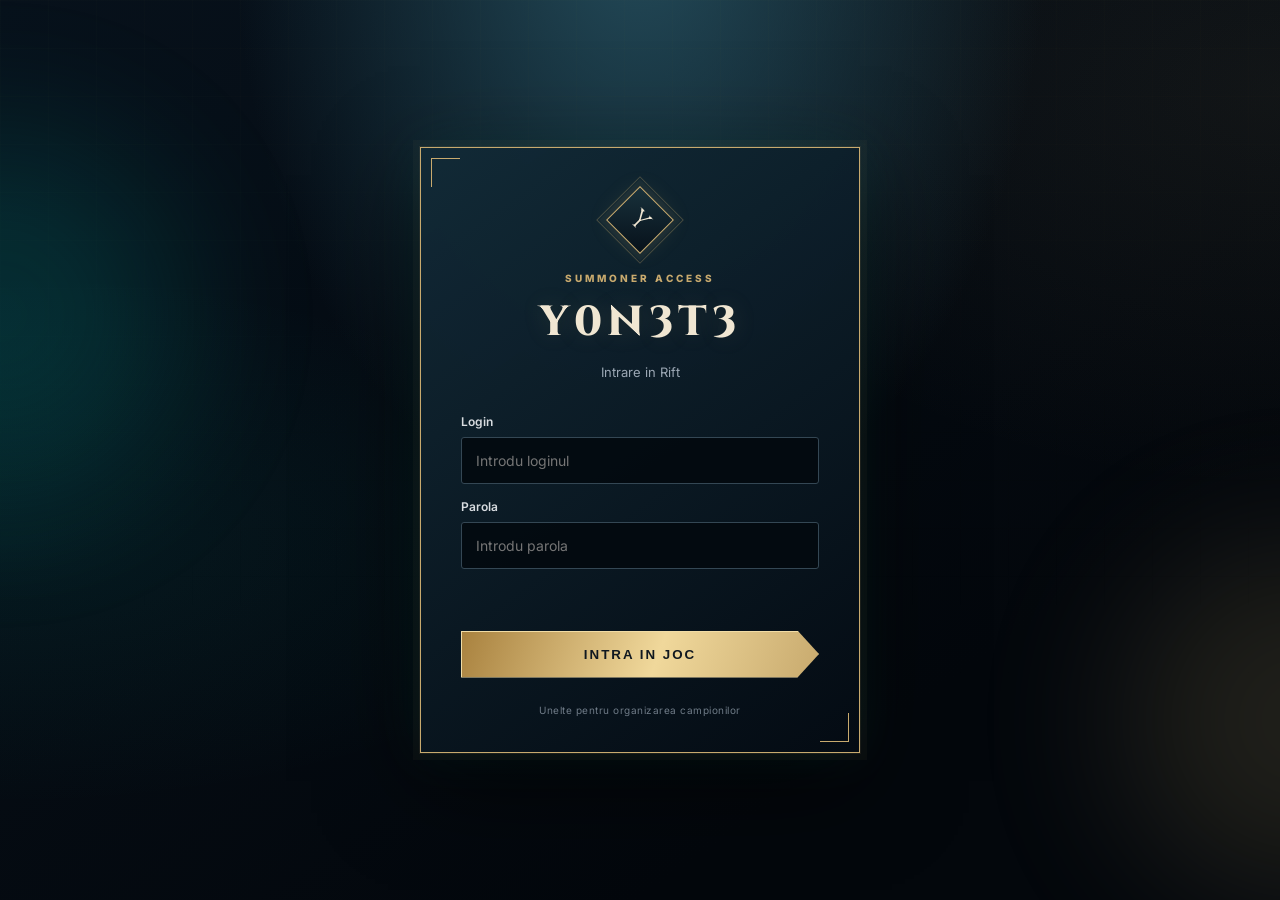
==== commit ab0b7fc4: "Update index.html" ====
--- a/index.html
+++ b/index.html
@@ -262,7 +262,7 @@
     </section>
 
     <footer>
-      Y0N3T3 • Fan-made personal tool • Nu este afiliat cu Riot Games.
+      Y0N3T3 • Fan-made personal tool • Să vă dau la muie Riot Games.
     </footer>
   </main>
 
--- a/style.css
+++ b/style.css
@@ -78,7 +78,17 @@
   background: var(--gold);
 }
 
+/* Ascunde ecranele inactive */
+
 .hidden {
+  display: none !important;
+}
+
+#login-screen:not(.hidden) {
+  display: grid;
+}
+
+#app-screen.hidden {
   display: none !important;
 }
 
@@ -89,7 +99,7 @@
   width: 360px;
   height: 360px;
   border-radius: 50%;
-  filter: blur(80%);
+  filter: blur(80px);
   opacity: 0.15;
   pointer-events: none;
   z-index: -1;
@@ -563,8 +573,6 @@
   outline: 0;
 }
 
-/* Scrollbar pentru lista de sugestii */
-
 .suggestions::-webkit-scrollbar {
   width: 6px;
 }
@@ -690,7 +698,8 @@
 
 .champion-entry {
   display: grid;
-  grid-template-columns: 90px minmax(0, 1fr) 26px;
+  /* Coloana imaginii are aceeasi dimensiune ca imaginea */
+  grid-template-columns: 120px minmax(0, 1fr) 26px;
   gap: 12px;
   align-items: center;
   padding: 12px;
@@ -727,17 +736,17 @@
   opacity: 1;
 }
 
-/* Imaginea din lista: patrat fix, umplut complet */
+/* Imaginea campionului: 120x120, fara decupare si fara deformare */
 
 .champion-entry img {
   display: block;
-  width: 80% !important;
-  height: 80% !important;
- min-width: 80%;
-  max-width: 80%;
-  min-height: 80%;
-  max-height: 80%;
-  object-fit: cover !important;
+  width: 120px !important;
+  height: 120px !important;
+  min-width: 120px !important;
+  max-width: 120px !important;
+  min-height: 120px !important;
+  max-height: 120px !important;
+  object-fit: contain !important;
   object-position: center center !important;
   aspect-ratio: 1 / 1;
   background: #050b12;
@@ -745,6 +754,8 @@
   border-radius: 3px;
   padding: 0;
   cursor: pointer;
+  flex-shrink: 0;
+  box-sizing: border-box;
   transition: border-color 0.25s, filter 0.25s, transform 0.25s;
 }
 
@@ -1003,7 +1014,7 @@
   height: auto;
   max-width: min(90vw, 750px);
   max-height: 88vh;
-  object-fit: cover;
+  object-fit: contain;
   object-position: center;
   border: 1px solid var(--gold);
   border-radius: 4px;
@@ -1025,6 +1036,180 @@
 }
 
 /* =====================================================
+   RULETA CAMPIONILOR - HEXTECH THEME
+   ===================================================== */
+
+.roulette-widget {
+  width: 100%;
+  min-width: 0;
+  margin: 14px 0;
+  padding: 12px;
+  position: relative;
+  overflow: hidden;
+  border: 1px solid rgba(200, 170, 110, 0.55);
+  background:
+    radial-gradient(ellipse at 50% 0%, rgba(10, 200, 185, 0.13), transparent 75%),
+    linear-gradient(145deg, rgba(13, 31, 42, 0.98), rgba(3, 8, 14, 0.98));
+  box-shadow:
+    inset 0 0 20px rgba(10, 200, 185, 0.035),
+    0 8px 22px rgba(0, 0, 0, 0.25);
+}
+
+.roulette-widget::before {
+  content: "";
+  position: absolute;
+  top: 0;
+  left: 15%;
+  right: 15%;
+  height: 2px;
+  background: linear-gradient(90deg, transparent, var(--gold), var(--blue), transparent);
+}
+
+.roulette-heading {
+  color: var(--gold);
+  font: 700 10px Cinzel, serif;
+  letter-spacing: 2px;
+  text-transform: uppercase;
+  text-align: center;
+  margin: 0 0 10px;
+}
+
+.roulette-stage {
+  position: relative;
+  display: flex;
+  align-items: center;
+  justify-content: center;
+  width: 100%;
+  min-width: 0;
+  min-height: 112px;
+  padding: 8px;
+  overflow: hidden;
+  border: 1px solid rgba(200, 170, 110, 0.22);
+  background:
+    radial-gradient(ellipse at center, rgba(10, 200, 185, 0.08), transparent 70%),
+    #050b12;
+}
+
+.roulette-stage::before,
+.roulette-stage::after {
+  content: "";
+  position: absolute;
+  top: 0;
+  bottom: 0;
+  width: 22px;
+  z-index: 1;
+  pointer-events: none;
+}
+
+.roulette-stage::before {
+  left: 0;
+  background: linear-gradient(90deg, #050b12, transparent);
+}
+
+.roulette-stage::after {
+  right: 0;
+  background: linear-gradient(270deg, #050b12, transparent);
+}
+
+/* Imaginea ruletei are reguli proprii */
+
+.champion-entry .roulette-stage img {
+  display: block;
+  width: 104px !important;
+  height: 104px !important;
+  min-width: 104px !important;
+  min-height: 104px !important;
+  max-width: 104px !important;
+  max-height: 104px !important;
+  flex: 0 0 104px;
+  object-fit: contain !important;
+  object-position: center !important;
+  border: 1px solid var(--gold) !important;
+  border-radius: 3px;
+  padding: 0 !important;
+  background: #050b12;
+  cursor: pointer;
+  box-shadow: 0 0 20px rgba(10, 200, 185, 0.12);
+}
+
+.roulette-result {
+  margin-top: 10px;
+  min-height: 20px;
+  color: var(--gold-light);
+  font-size: 12px;
+  line-height: 1.6;
+  font-weight: 700;
+  text-align: center;
+  overflow-wrap: anywhere;
+}
+
+.roulette-result strong {
+  color: var(--blue-light);
+}
+
+.roulette-buttons {
+  display: grid;
+  grid-template-columns: 1fr;
+  gap: 8px;
+  margin-top: 10px;
+}
+
+.roulette-buttons button {
+  width: 100%;
+  min-width: 0;
+  padding: 10px 8px;
+  color: #f2e7cb;
+  font: 800 10px Inter, sans-serif;
+  letter-spacing: 1px;
+  border: 1px solid var(--gold);
+  background: linear-gradient(110deg, #392f1d, #70552b, #392f1d);
+  cursor: pointer;
+  transition: filter 0.2s, transform 0.2s, border-color 0.2s;
+}
+
+.roulette-buttons button:hover:not(:disabled) {
+  filter: brightness(1.25);
+  transform: translateY(-1px);
+  border-color: var(--gold-bright);
+}
+
+.roulette-buttons button:disabled {
+  opacity: 0.45;
+  cursor: not-allowed;
+}
+
+.roulette-buttons .roulette-add-button {
+  color: #d8f7f2;
+  border-color: #24675f;
+  background: linear-gradient(110deg, #102b35, #16434a);
+}
+
+.roulette-buttons .roulette-add-button:hover:not(:disabled) {
+  border-color: var(--blue);
+}
+
+.roulette-widget.is-spinning .roulette-stage {
+  border-color: var(--blue);
+  box-shadow: inset 0 0 24px rgba(10, 200, 185, 0.12);
+}
+
+.roulette-widget.is-spinning .roulette-stage img {
+  filter: saturate(1.25) brightness(1.12);
+}
+
+.roulette-widget.is-winner .roulette-stage {
+  border-color: var(--gold-bright);
+  box-shadow:
+    inset 0 0 25px rgba(200, 170, 110, 0.12),
+    0 0 20px rgba(200, 170, 110, 0.1);
+}
+
+.roulette-widget.is-winner .roulette-result {
+  color: var(--gold-bright);
+  text-shadow: 0 0 12px rgba(200, 170, 110, 0.15);
+}
+
+/* =====================================================
    ANIMATII
    ===================================================== */
 
@@ -1032,7 +1217,6 @@
   from {
     opacity: 0;
   }
-
   to {
     opacity: 1;
   }
@@ -1043,7 +1227,6 @@
     opacity: 0;
     transform: scale(0.94);
   }
-
   to {
     opacity: 1;
     transform: scale(1);
@@ -1055,7 +1238,6 @@
     opacity: 0;
     transform: translateY(12px);
   }
-
   to {
     opacity: 1;
     transform: translateY(0);
@@ -1066,7 +1248,6 @@
   0%, 100% {
     box-shadow: 0 0 7px #42e5b4;
   }
-
   50% {
     box-shadow: 0 0 15px #42e5b4;
   }
@@ -1195,6 +1376,10 @@
     grid-template-columns: 1fr;
   }
 
+  .category-panel {
+    padding: 22px 18px;
+  }
+
   .category-heading h2 {
     font-size: 18px;
   }
@@ -1204,20 +1389,20 @@
   }
 
   .champion-entry {
-    grid-template-columns: 76px minmax(0, 1fr) 24px;
+    grid-template-columns: 120px minmax(0, 1fr) 24px;
     gap: 10px;
     padding: 10px;
-    min-height: 96px;
-  }
-
-  .champion-entry img {
-    width: 76px !important;
-    height: 76px !important;
-    min-width: 76px;
-    max-width: 76px;
-    min-height: 76px;
-    max-height: 76px;
-    object-fit: cover !important;
+    min-height: 144px;
+  }
+
+  .champion-entry > img {
+    width: 120px !important;
+    height: 120px !important;
+    min-width: 120px !important;
+    max-width: 120px !important;
+    min-height: 120px !important;
+    max-height: 120px !important;
+    object-fit: contain !important;
     object-position: center center !important;
     padding: 0;
   }
@@ -1239,6 +1424,30 @@
   .champion-entry .remove-entry {
     width: 24px;
     height: 24px;
+  }
+
+  .roulette-widget {
+    padding: 9px;
+  }
+
+  .champion-entry .roulette-stage img {
+    width: 92px !important;
+    height: 92px !important;
+    min-width: 92px !important;
+    min-height: 92px !important;
+    max-width: 92px !important;
+    max-height: 92px !important;
+    flex-basis: 92px;
+    object-fit: contain !important;
+  }
+
+  .roulette-stage {
+    min-height: 100px;
+  }
+
+  .roulette-buttons button {
+    font-size: 9px;
+    letter-spacing: 0.5px;
   }
 
   .summary-panel {
@@ -1300,3 +1509,222 @@
     transition-duration: 0.01ms !important;
   }
 }
+
+/* =====================================================
+   RULETA - BUTON MIC PENTRU REDESCHIDERE
+   ===================================================== */
+
+.roulette-reopen {
+  display: inline-flex;
+  align-items: center;
+  justify-content: center;
+  gap: 7px;
+  padding: 8px 15px;
+  margin: 12px 0;
+  border: 1px solid var(--blue);
+  border-radius: 3px;
+  background: linear-gradient(135deg, #102b35, #07141e);
+  color: var(--blue-light);
+  font: 800 10px Inter, sans-serif;
+  letter-spacing: 1.5px;
+  cursor: pointer;
+  box-shadow: 0 0 12px rgba(10, 200, 185, 0.08);
+  transition:
+    background 0.25s,
+    border-color 0.25s,
+    box-shadow 0.25s,
+    transform 0.25s;
+}
+
+.roulette-reopen:hover {
+  background: linear-gradient(135deg, #16434a, #102b35);
+  border-color: var(--gold);
+  color: var(--gold-light);
+  box-shadow: 0 0 18px rgba(10, 200, 185, 0.16);
+  transform: translateY(-1px);
+}
+
+.roulette-reopen:active {
+  transform: translateY(0);
+}
+
+.roulette-reopen:focus-visible {
+  outline: 2px solid var(--gold-bright);
+  outline-offset: 3px;
+}
+
+/* =====================================================
+   RULETA - CONFIRMARE ESTI SIGUR?
+   ===================================================== */
+
+.roulette-confirm {
+  display: flex;
+  align-items: center;
+  justify-content: center;
+  flex-wrap: wrap;
+  gap: 10px;
+  width: 100%;
+  margin-top: 12px;
+  padding: 13px 10px;
+  border: 1px solid rgba(200, 170, 110, 0.35);
+  background:
+    radial-gradient(
+      ellipse at top,
+      rgba(10, 200, 185, 0.08),
+      transparent 75%
+    ),
+    rgba(3, 8, 14, 0.85);
+  animation: cardAppear 0.25s ease both;
+}
+
+.roulette-confirm-question {
+  width: 100%;
+  margin: 0 0 3px;
+  color: var(--gold-light);
+  font: 700 12px Cinzel, serif;
+  letter-spacing: 1px;
+  text-align: center;
+}
+
+.roulette-confirm button {
+  min-width: 85px;
+  padding: 9px 17px;
+  border: 1px solid transparent;
+  border-radius: 2px;
+  font: 800 10px Inter, sans-serif;
+  letter-spacing: 1px;
+  cursor: pointer;
+  transition:
+    filter 0.2s,
+    transform 0.2s,
+    border-color 0.2s,
+    background 0.2s;
+}
+
+.roulette-confirm button:hover {
+  filter: brightness(1.15);
+  transform: translateY(-1px);
+}
+
+.roulette-confirm button:active {
+  transform: translateY(0);
+}
+
+.roulette-confirm button:focus-visible {
+  outline: 2px solid var(--gold-bright);
+  outline-offset: 3px;
+}
+
+.roulette-confirm-yes {
+  background: linear-gradient(110deg, #102b35, #16434a);
+  border-color: var(--blue) !important;
+  color: var(--blue-light);
+}
+
+.roulette-confirm-yes:hover {
+  background: linear-gradient(110deg, #16434a, #1a5558);
+}
+
+.roulette-confirm-no {
+  background: linear-gradient(110deg, #182330, #0b131d);
+  border-color: #455664 !important;
+  color: #d3d9df;
+}
+
+.roulette-confirm-no:hover {
+  border-color: var(--gold) !important;
+  color: var(--gold-light);
+}
+
+/* =====================================================
+   RULETA - SANSA CAMPIONULUI
+   ===================================================== */
+
+.roulette-chance {
+  display: inline-flex;
+  align-items: center;
+  justify-content: center;
+  gap: 5px;
+  margin: 8px auto 0;
+  padding: 6px 10px;
+  max-width: 100%;
+  border: 1px solid rgba(10, 200, 185, 0.35);
+  background: rgba(10, 200, 185, 0.06);
+  color: var(--blue-light);
+  font-size: 11px;
+  font-weight: 800;
+  line-height: 1.5;
+  text-align: center;
+  overflow-wrap: anywhere;
+}
+
+.roulette-chance-label {
+  color: var(--muted);
+  font-size: 10px;
+  font-weight: 600;
+}
+
+.roulette-chance-value {
+  color: var(--gold-bright);
+  font-variant-numeric: tabular-nums;
+  text-shadow: 0 0 10px rgba(200, 170, 110, 0.12);
+}
+
+.roulette-widget.is-spinning .roulette-chance {
+  display: none;
+}
+
+/* =====================================================
+   RULETA - STARI SI ACCESIBILITATE
+   ===================================================== */
+
+.roulette-widget.is-saved {
+  border-color: rgba(10, 200, 185, 0.5);
+}
+
+.roulette-widget.is-saved .roulette-stage {
+  border-color: rgba(10, 200, 185, 0.5);
+}
+
+.roulette-widget button:disabled {
+  opacity: 0.5;
+  cursor: not-allowed;
+  filter: grayscale(0.2);
+  transform: none;
+}
+
+.roulette-widget button:focus-visible {
+  outline: 2px solid var(--gold-bright);
+  outline-offset: 3px;
+}
+
+/* =====================================================
+   RESPONSIVE - RULETA PE TELEFOANE
+   ===================================================== */
+
+@media (max-width: 650px) {
+  .roulette-reopen {
+    width: 100%;
+    padding: 10px 12px;
+  }
+
+  .roulette-confirm {
+    gap: 8px;
+    padding: 12px 8px;
+  }
+
+  .roulette-confirm-question {
+    font-size: 11px;
+  }
+
+  .roulette-confirm button {
+    flex: 1;
+    min-width: 70px;
+    padding: 10px;
+  }
+
+  .roulette-chance {
+    font-size: 10px;
+    padding: 6px 8px;
+  }
+}
